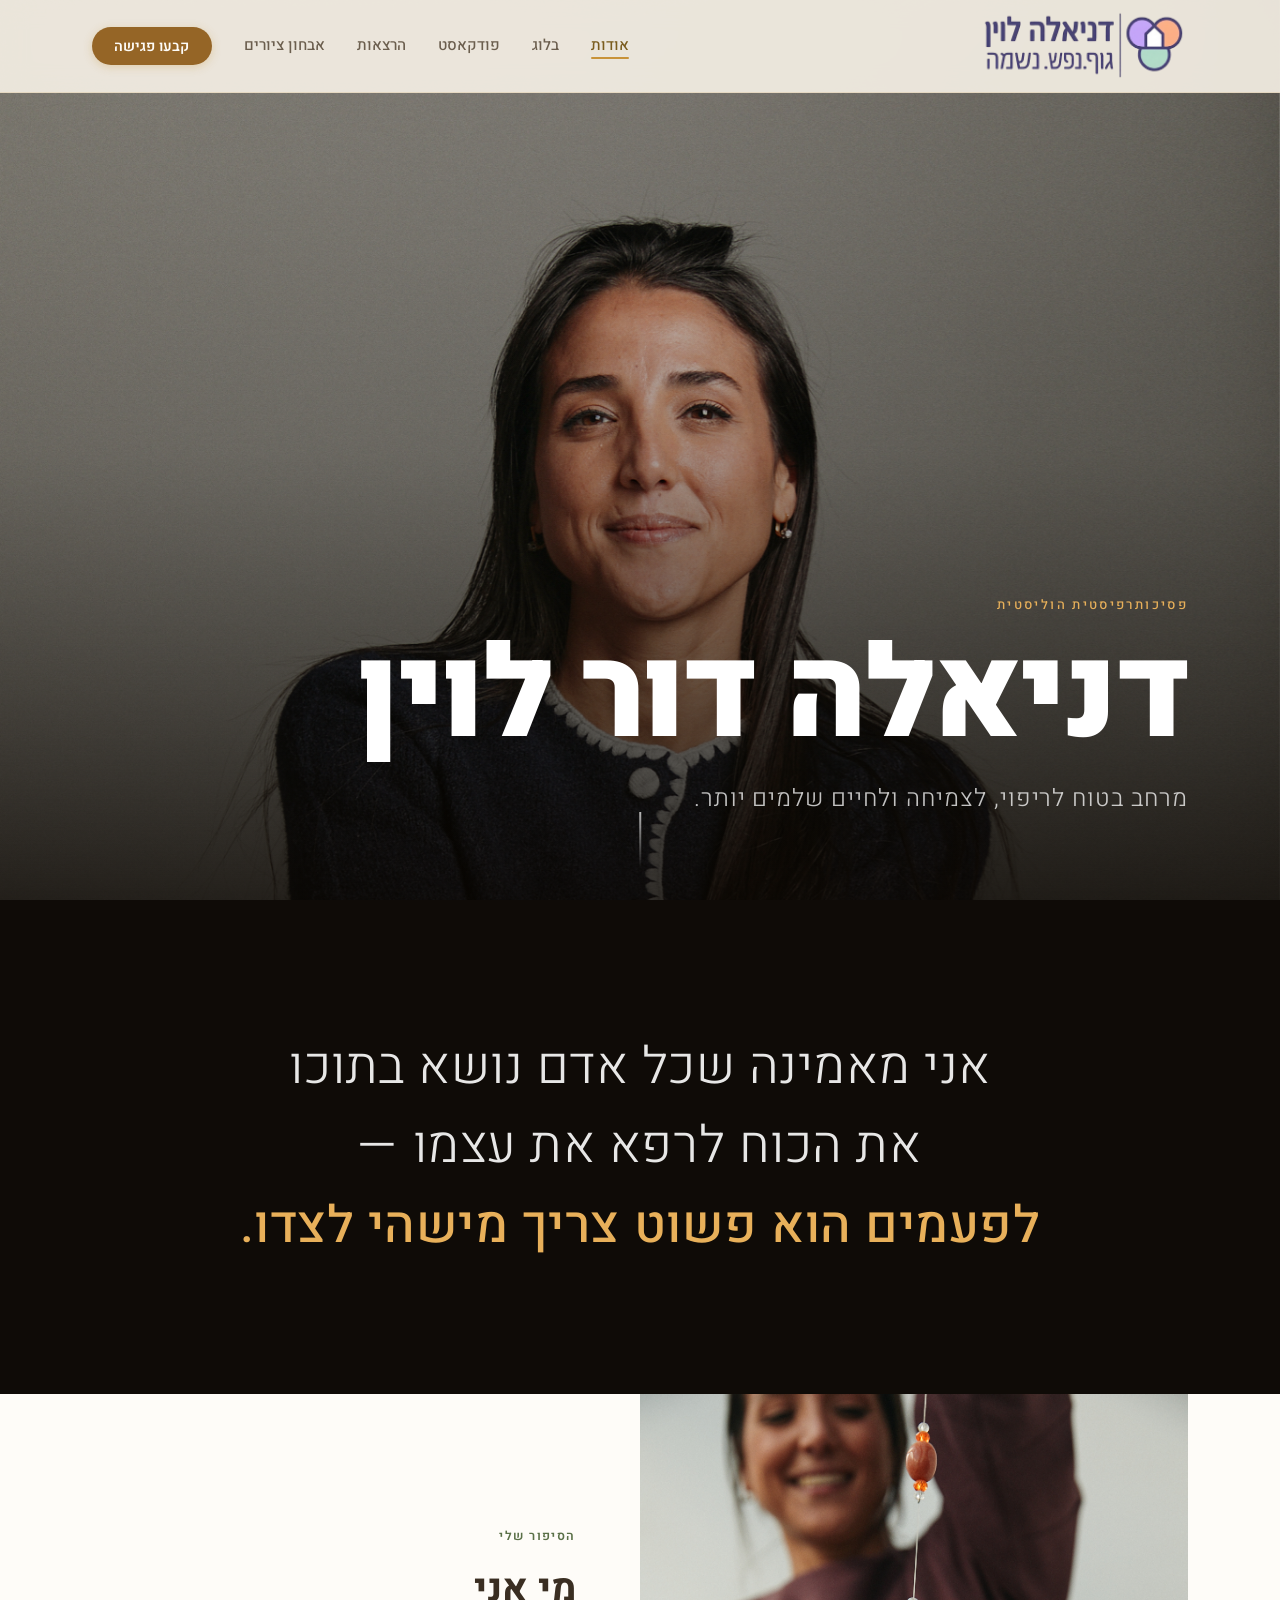
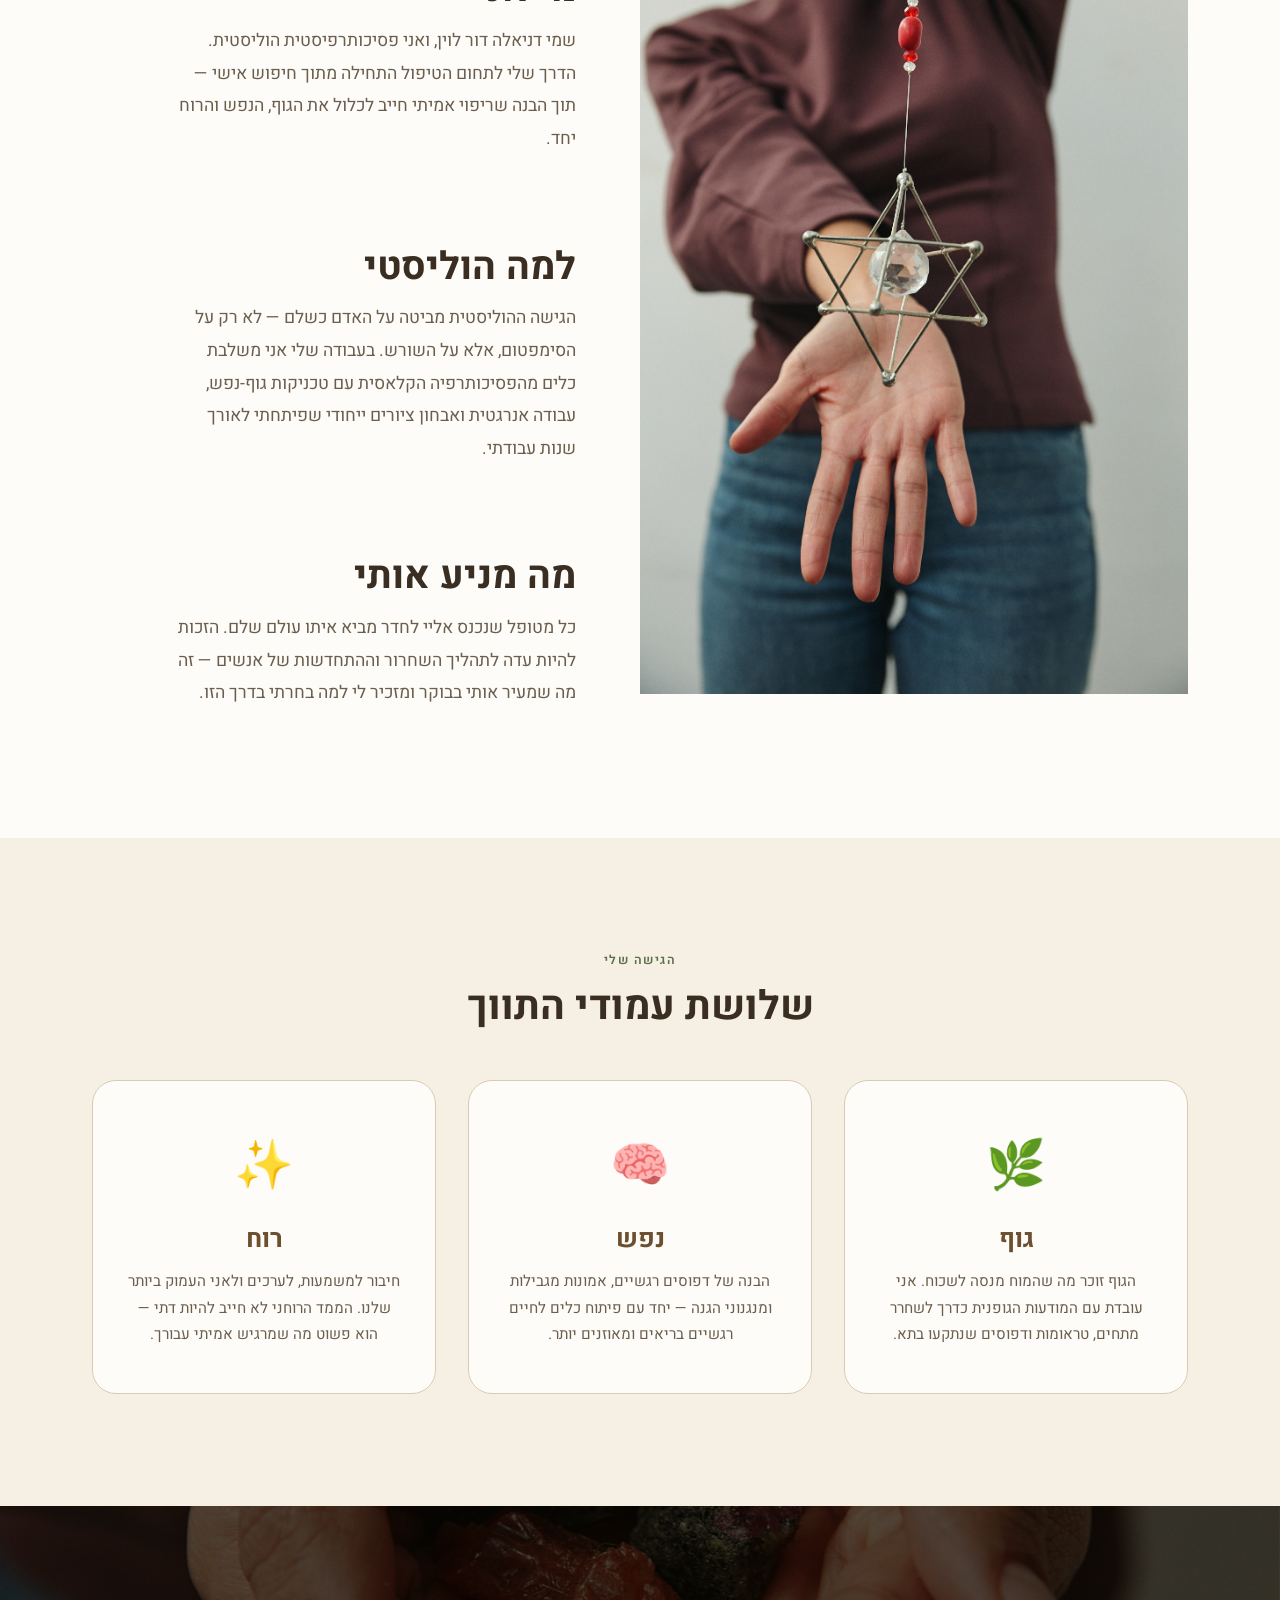
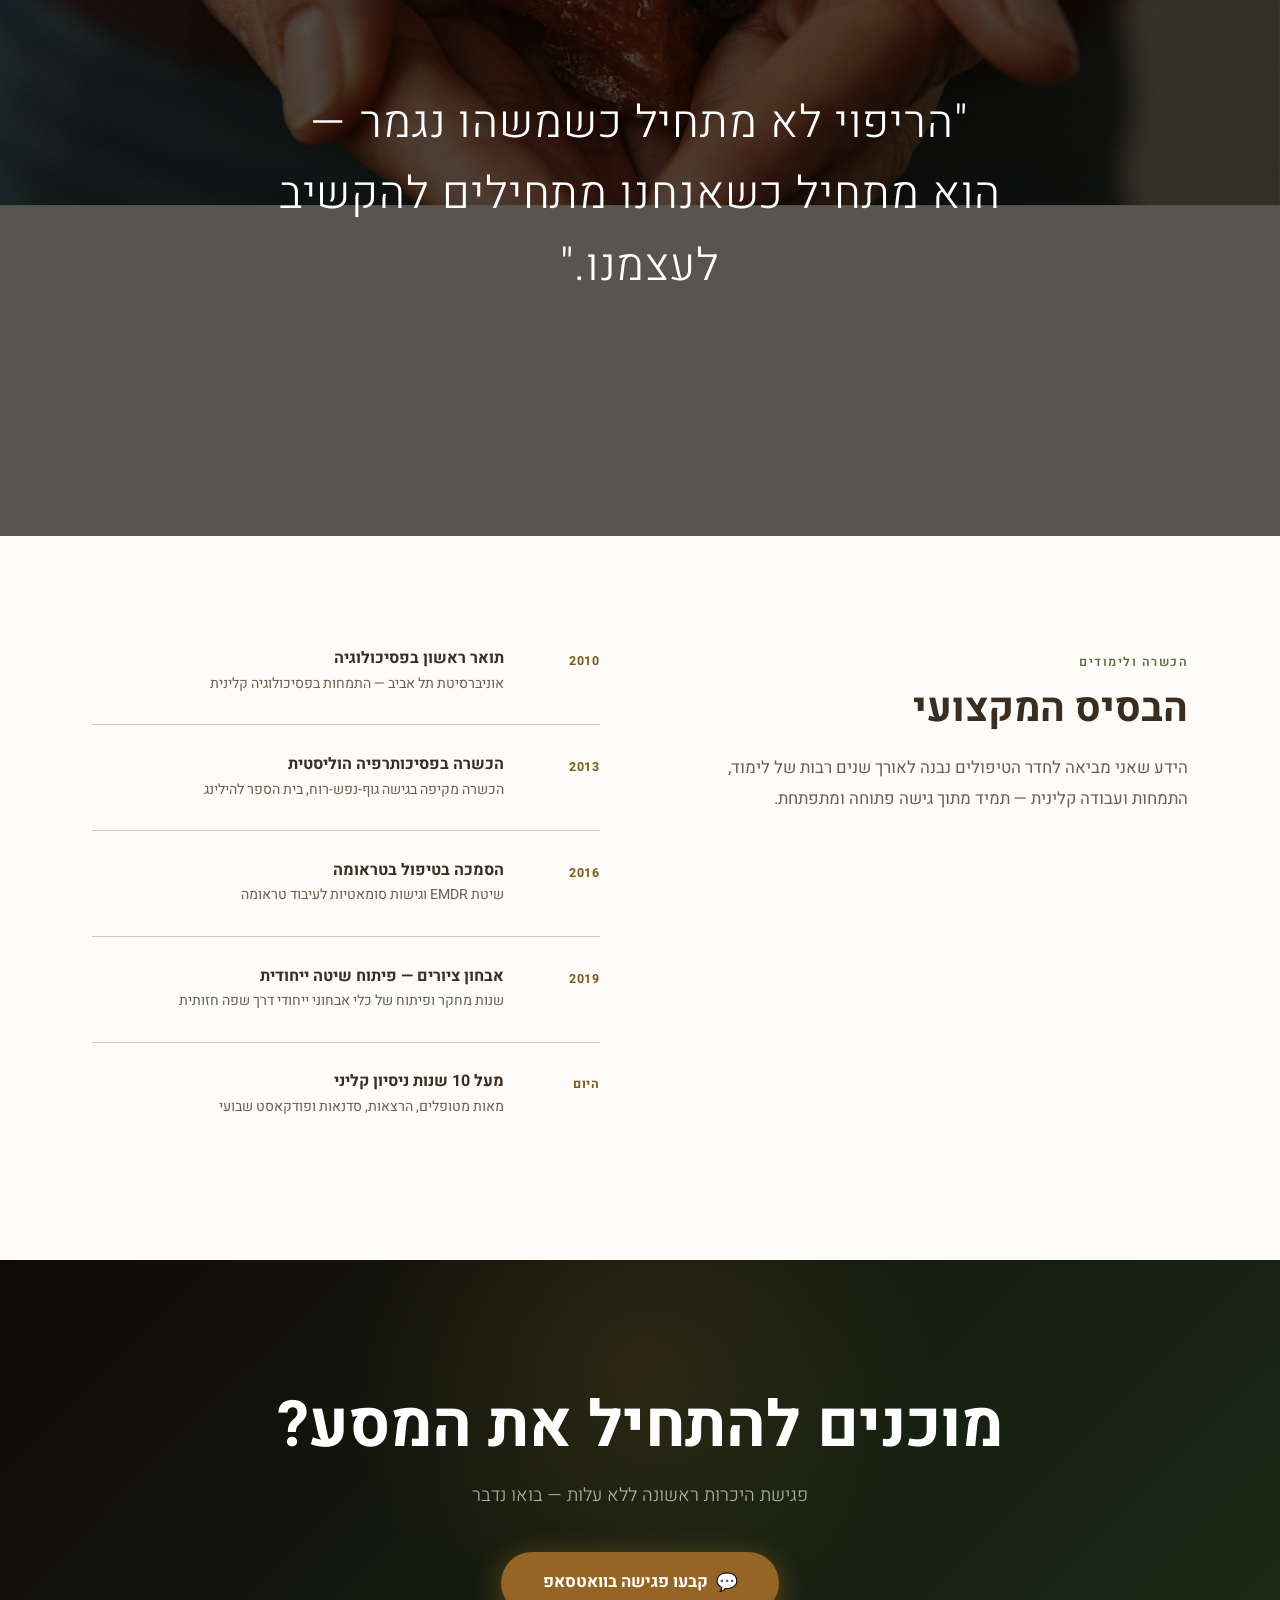
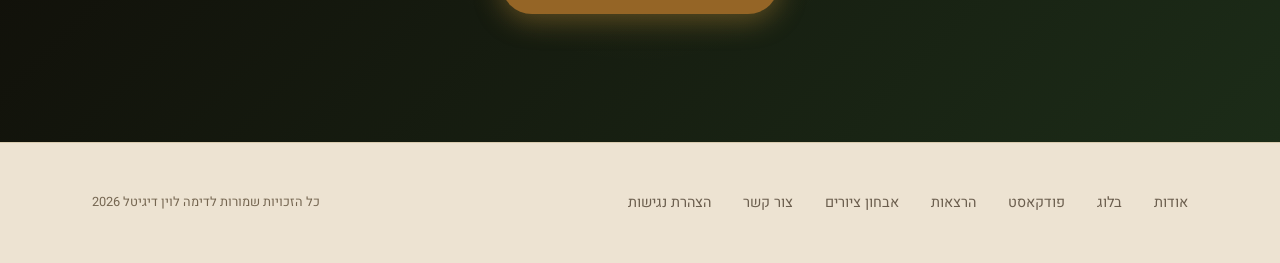
==== about.html @ fd9f22da "Add files via upload" ====
<!DOCTYPE html>
<html lang="he" dir="rtl">
<head>
  <script src="https://cdn.cookiehub.eu/c2/c6bd2901.js"></script>
  <script type="text/javascript">
    document.addEventListener("DOMContentLoaded", function(event) {
      var cpm = {};
      window.cookiehub.load(cpm);
    });
  </script>
  <!-- Google tag (gtag.js) -->
  <script async src="https://www.googletagmanager.com/gtag/js?id=G-4C2H4B2KD1"></script>
  <script>
    window.dataLayer = window.dataLayer || [];
    function gtag(){dataLayer.push(arguments);}
    gtag('js', new Date());
    gtag('config', 'G-4C2H4B2KD1');
  </script>
  <meta charset="UTF-8" />
  <meta name="viewport" content="width=device-width, initial-scale=1.0" />
  <link rel="icon" type="image/x-icon" href="favicon.ico" />
  <link rel="icon" type="image/png" sizes="32x32" href="favicon-32x32.png" />
  <link rel="icon" type="image/png" sizes="16x16" href="favicon-16x16.png" />
  <link rel="apple-touch-icon" sizes="180x180" href="apple-touch-icon.png" />
  <link rel="manifest" href="site.webmanifest" />
  <title>אודות | דניאלה דור לוין פסיכותרפיסטית הוליסטית</title>
  <link href="https://fonts.googleapis.com/css2?family=Heebo:wght@200;300;400;500;700;900&display=swap" rel="stylesheet" />
  <link rel="stylesheet" href="style.css" />
  <link rel="stylesheet" href="about.css" />
</head>
<body>

  <a href="#main-content" class="skip-to-content">דלג לתוכן הראשי</a>

  <!-- ===== HEADER / NAV ===== -->
  <header class="main-header" id="header">
    <div class="header-inner container">
      <a href="index.html" class="logo-link" aria-label="עמוד הבית — דניאלה דור לוין">
        <img src="images/daniella-dor-holistic-psychotherapist-logo.png" alt="דניאלה דור לוין — פסיכותרפיסטית הוליסטית" class="site-logo" />
      </a>
      <nav class="main-nav" aria-label="ניווט ראשי">
        <ul>
          <li><a href="about.html" class="nav-link active-nav" aria-current="page">אודות</a></li>
          <li><a href="blog.html" class="nav-link">בלוג</a></li>
          <li><a href="podcast.html" class="nav-link">פודקאסט</a></li>
          <li><a href="lectures.html" class="nav-link">הרצאות</a></li>
          <li><a href="drawing-diagnosis.html" class="nav-link">אבחון ציורים</a></li>
          <li><a href="https://wa.me/972526996689?text=%D7%94%D7%99%D7%99%20%D7%93%D7%A0%D7%99%D7%90%D7%9C%D7%94%2C%20%D7%90%D7%A9%D7%9E%D7%97%20%D7%9C%D7%A7%D7%91%D7%95%D7%A2%20%D7%A9%D7%99%D7%97%D7%94%20%D7%9C%D7%AA%D7%99%D7%90%D7%95%D7%9D%20%D7%9E%D7%95%D7%A2%D7%93%20%D7%A4%D7%92%D7%99%D7%A9%D7%94%20%D7%95%D7%94%D7%99%D7%9B%D7%A8%D7%95%D7%AA." target="_blank" rel="noopener" class="btn-cta">קבעו פגישה</a></li>
        </ul>
      </nav>
      <button class="hamburger" id="hamburger"
              aria-label="פתיחת תפריט ניווט"
              aria-expanded="false"
              aria-controls="mobileMenu">
        <span aria-hidden="true"></span>
        <span aria-hidden="true"></span>
        <span aria-hidden="true"></span>
      </button>
    </div>
    <nav class="mobile-menu" id="mobileMenu" aria-label="ניווט נייד" hidden>
      <ul>
        <li><a href="about.html" aria-current="page">אודות</a></li>
        <li><a href="blog.html">בלוג</a></li>
        <li><a href="podcast.html">פודקאסט</a></li>
        <li><a href="lectures.html">הרצאות</a></li>
        <li><a href="drawing-diagnosis.html">אבחון ציורים</a></li>
        <li><a href="https://wa.me/972526996689?text=%D7%94%D7%99%D7%99%20%D7%93%D7%A0%D7%99%D7%90%D7%9C%D7%94%2C%20%D7%90%D7%A9%D7%9E%D7%97%20%D7%9C%D7%A7%D7%91%D7%95%D7%A2%20%D7%A9%D7%99%D7%97%D7%94%20%D7%9C%D7%AA%D7%99%D7%90%D7%95%D7%9D%20%D7%9E%D7%95%D7%A2%D7%93%20%D7%A4%D7%92%D7%99%D7%A9%D7%94%20%D7%95%D7%94%D7%99%D7%9B%D7%A8%D7%95%D7%AA." target="_blank" rel="noopener" class="btn-cta-mobile">קבעו פגישה</a></li>
      </ul>
    </nav>
  </header>

  <main id="main-content">

    <!-- ===== HERO — full viewport portrait ===== -->
    <section class="about-hero" aria-label="כותרת עמוד אודות">
      <div class="about-hero-img-wrap" aria-hidden="true">
        <img src="images/daniella-levin-holistic-psychotherapist-header.JPG" alt="" class="about-hero-img" id="heroImg" />
        <div class="about-hero-overlay"></div>
      </div>
      <div class="about-hero-content">
        <p class="about-hero-tag reveal-line">פסיכותרפיסטית הוליסטית</p>
        <h1 class="about-hero-name reveal-line delay-1">דניאלה דור לוין</h1>
        <p class="about-hero-sub reveal-line delay-2">מרחב בטוח לריפוי, לצמיחה ולחיים שלמים יותר.</p>
      </div>
      <div class="about-hero-scroll" aria-hidden="true">
        <span class="scroll-line"></span>
      </div>
    </section>

    <!-- ===== BIG STATEMENT ===== -->
    <section class="statement-section" aria-label="אמירה מרכזית">
      <div class="container">
        <p class="statement-text split-reveal">
          אני מאמינה שכל אדם נושא בתוכו<br class="br-desktop" />
          את הכוח לרפא את עצמו —<br class="br-desktop" />
          <em>לפעמים הוא פשוט צריך מישהי לצדו.</em>
        </p>
      </div>
    </section>

    <!-- ===== STORY — sticky image + scrolling text ===== -->
    <section class="story-section" aria-labelledby="story-heading">
      <div class="story-inner container">

        <div class="story-sticky-col" aria-hidden="true">
          <div class="story-sticky-img-wrap">
            <img src="images/daniella-dor-holistic-therapist-about.jpg" alt="" class="story-img" />
          </div>
        </div>

        <div class="story-text-col">
          <div class="story-block reveal-up">
            <span class="section-tag">הסיפור שלי</span>
            <h2 class="story-heading" id="story-heading">מי אני</h2>
            <p>
              שמי דניאלה דור לוין, ואני פסיכותרפיסטית הוליסטית. הדרך שלי לתחום הטיפול התחילה מתוך חיפוש
              אישי — תוך הבנה שריפוי אמיתי חייב לכלול את הגוף, הנפש והרוח יחד.
            </p>
          </div>

          <div class="story-block reveal-up">
            <h2 class="story-heading">למה הוליסטי</h2>
            <p>
              הגישה ההוליסטית מביטה על האדם כשלם — לא רק על הסימפטום, אלא על השורש.
              בעבודה שלי אני משלבת כלים מהפסיכותרפיה הקלאסית עם טכניקות גוף-נפש, עבודה
              אנרגטית ואבחון ציורים ייחודי שפיתחתי לאורך שנות עבודתי.
            </p>
          </div>

          <div class="story-block reveal-up">
            <h2 class="story-heading">מה מניע אותי</h2>
            <p>
              כל מטופל שנכנס אליי לחדר מביא איתו עולם שלם. הזכות להיות עדה לתהליך השחרור
              וההתחדשות של אנשים — זה מה שמעיר אותי בבוקר ומזכיר לי למה בחרתי בדרך הזו.
            </p>
          </div>
        </div>

      </div>
    </section>

    <!-- ===== PILLARS ===== -->
    <section class="pillars-section" aria-labelledby="pillars-heading">
      <div class="container">
        <span class="section-tag centered">הגישה שלי</span>
        <h2 class="section-title centered pillars-title" id="pillars-heading">שלושת עמודי התווך</h2>
        <div class="pillars-grid">
          <div class="pillar-card reveal-up">
            <div class="pillar-icon" aria-hidden="true">🌿</div>
            <h3>גוף</h3>
            <p>הגוף זוכר מה שהמוח מנסה לשכוח. אני עובדת עם המודעות הגופנית כדרך לשחרר
            מתחים, טראומות ודפוסים שנתקעו בתא.</p>
          </div>
          <div class="pillar-card reveal-up delay-1">
            <div class="pillar-icon" aria-hidden="true">🧠</div>
            <h3>נפש</h3>
            <p>הבנה של דפוסים רגשיים, אמונות מגבילות ומנגנוני הגנה — יחד עם פיתוח כלים
            לחיים רגשיים בריאים ומאוזנים יותר.</p>
          </div>
          <div class="pillar-card reveal-up delay-2">
            <div class="pillar-icon" aria-hidden="true">✨</div>
            <h3>רוח</h3>
            <p>חיבור למשמעות, לערכים ולאני העמוק ביותר שלנו. הממד הרוחני לא חייב להיות
            דתי — הוא פשוט מה שמרגיש אמיתי עבורך.</p>
          </div>
        </div>
      </div>
    </section>

    <!-- ===== FULL-BLEED IMAGE WITH QUOTE ===== -->
    <section class="quote-section" aria-labelledby="big-quote">
      <div class="quote-bg-img-wrap" aria-hidden="true">
        <img src="images/daniella-levin-holistic-psychotherapist-footer.JPG" alt="" class="quote-bg-img" id="quoteImg" />
        <div class="quote-bg-overlay"></div>
      </div>
      <div class="container quote-content">
        <blockquote class="big-quote reveal-up" id="big-quote">
          "הריפוי לא מתחיל כשמשהו נגמר —<br />
          הוא מתחיל כשאנחנו מתחילים להקשיב לעצמנו."
        </blockquote>
        <cite class="big-quote-cite reveal-up delay-1">— דניאלה דור לוין</cite>
      </div>
    </section>

    <!-- ===== TRAINING / CREDENTIALS ===== -->
    <section class="credentials-section" aria-labelledby="credentials-heading">
      <div class="container credentials-inner">

        <div class="credentials-text reveal-up">
          <span class="section-tag">הכשרה ולימודים</span>
          <h2 class="section-title" id="credentials-heading">הבסיס המקצועי</h2>
          <p class="credentials-intro">
            הידע שאני מביאה לחדר הטיפולים נבנה לאורך שנים רבות של לימוד,
            התמחות ועבודה קלינית — תמיד מתוך גישה פתוחה ומתפתחת.
          </p>
        </div>

        <div class="timeline reveal-up delay-1" role="list" aria-label="ציר זמן השכלה">
          <div class="timeline-item" role="listitem">
            <span class="timeline-year">2010</span>
            <div class="timeline-body">
              <h3>תואר ראשון בפסיכולוגיה</h3>
              <p>אוניברסיטת תל אביב — התמחות בפסיכולוגיה קלינית</p>
            </div>
          </div>
          <div class="timeline-item" role="listitem">
            <span class="timeline-year">2013</span>
            <div class="timeline-body">
              <h3>הכשרה בפסיכותרפיה הוליסטית</h3>
              <p>הכשרה מקיפה בגישה גוף-נפש-רוח, בית הספר להילינג</p>
            </div>
          </div>
          <div class="timeline-item" role="listitem">
            <span class="timeline-year">2016</span>
            <div class="timeline-body">
              <h3>הסמכה בטיפול בטראומה</h3>
              <p>שיטת EMDR וגישות סומאטיות לעיבוד טראומה</p>
            </div>
          </div>
          <div class="timeline-item" role="listitem">
            <span class="timeline-year">2019</span>
            <div class="timeline-body">
              <h3>אבחון ציורים — פיתוח שיטה ייחודית</h3>
              <p>שנות מחקר ופיתוח של כלי אבחוני ייחודי דרך שפה חזותית</p>
            </div>
          </div>
          <div class="timeline-item" role="listitem">
            <span class="timeline-year">היום</span>
            <div class="timeline-body">
              <h3>מעל 10 שנות ניסיון קליני</h3>
              <p>מאות מטופלים, הרצאות, סדנאות ופודקאסט שבועי</p>
            </div>
          </div>
        </div>

      </div>
    </section>

    <!-- ===== CTA ===== -->
    <section class="about-cta" aria-labelledby="about-cta-heading">
      <div class="container about-cta-inner">
        <h2 class="about-cta-title reveal-up" id="about-cta-heading">מוכנים להתחיל את המסע?</h2>
        <p class="about-cta-sub reveal-up delay-1">פגישת היכרות ראשונה ללא עלות — בואו נדבר</p>
        <a href="https://wa.me/972526996689?text=%D7%94%D7%99%D7%99%20%D7%93%D7%A0%D7%99%D7%90%D7%9C%D7%94%2C%20%D7%90%D7%A9%D7%9E%D7%97%20%D7%9C%D7%A7%D7%91%D7%95%D7%A2%20%D7%A9%D7%99%D7%97%D7%94%20%D7%9C%D7%AA%D7%99%D7%90%D7%95%D7%9D%20%D7%9E%D7%95%D7%A2%D7%93%20%D7%A4%D7%92%D7%99%D7%A9%D7%94%20%D7%95%D7%94%D7%99%D7%9B%D7%A8%D7%95%D7%AA."
           target="_blank" rel="noopener" class="btn-about-cta reveal-up delay-2">
          קבעו פגישה בוואטסאפ
        </a>
      </div>
    </section>

  </main>

  <!-- ===== FOOTER ===== -->
  <footer class="footer">
    <div class="container footer-inner">
      <nav class="footer-nav" aria-label="ניווט תחתון">
        <a href="about.html" aria-current="page">אודות</a>
        <a href="blog.html">בלוג</a>
        <a href="podcast.html">פודקאסט</a>
        <a href="lectures.html">הרצאות</a>
        <a href="drawing-diagnosis.html">אבחון ציורים</a>
        <a href="https://wa.me/972526996689?text=%D7%94%D7%99%D7%99%20%D7%93%D7%A0%D7%99%D7%90%D7%9C%D7%94%2C%20%D7%90%D7%A9%D7%9E%D7%97%20%D7%9C%D7%A7%D7%91%D7%95%D7%A2%20%D7%A9%D7%99%D7%97%D7%94%20%D7%9C%D7%AA%D7%99%D7%90%D7%95%D7%9D%20%D7%9E%D7%95%D7%A2%D7%93%20%D7%A4%D7%92%D7%99%D7%A9%D7%94%20%D7%95%D7%94%D7%99%D7%9B%D7%A8%D7%95%D7%AA." target="_blank" rel="noopener">צור קשר</a>
        <a href="accessibility.html">הצהרת נגישות</a>
      </nav>
      <p class="footer-copy">כל הזכויות שמורות לדימה לוין דיגיטל 2026</p>
    </div>
  </footer>

  <script src="about.js"></script>
  <script src="analytics.js"></script>
</body>
</html>
---- style.css ----
/* ============================================================
   DANIELLA LEVIN — Holistic Therapist Website
   Palette: warm beige, amber yellow, plant green
   ============================================================ */

/* ── CSS Variables ── */
:root {
  --beige:             #F5EFE4;
  --beige-dark:        #EDE3D2;
  --beige-deeper:      #D9CBAF;
  --amber:             #C8933A;   /* decorative only — fails AA contrast */
  --amber-accessible:  #956526;   /* 4.91:1 on white — use for interactive elements */
  --amber-text:        #7A5C1E;   /* 6.07:1 on white — use for text links on light bg */
  --amber-light:       #E8B05A;
  --amber-pale:        #FBF0D9;
  --green:             #5A7047;
  --green-light:       #7A9462;
  --green-pale:        #EAF0E5;
  --brown:             #6B4F2E;
  --text:              #3A2E22;
  --text-soft:         #6B5E4E;
  --text-muted:        #756651;   /* was #9C8C78 — darkened to 4.86:1 on beige (AA) */
  --white:             #FEFCF8;
  --shadow-sm:    0 2px 12px rgba(90,60,20,0.08);
  --shadow-md:    0 6px 32px rgba(90,60,20,0.12);
  --shadow-lg:    0 16px 56px rgba(90,60,20,0.16);
  --radius:       14px;
  --radius-lg:    24px;
  --transition:   0.35s cubic-bezier(0.4, 0, 0.2, 1);
}

/* ============================================================
   ACCESSIBILITY — Skip link, Screen-reader utilities, Focus
   ============================================================ */

/* Skip to main content — hidden until focused */
.skip-to-content {
  position: absolute;
  top: -999px;
  right: 0;
  padding: 0.75rem 1.5rem;
  background: var(--amber-accessible);
  color: #fff;
  font-weight: 700;
  font-size: 1rem;
  z-index: 9999;
  border-radius: 0 0 var(--radius) var(--radius);
  transition: top 0.2s;
  text-decoration: none;
}
.skip-to-content:focus {
  top: 0;
  outline: 3px solid var(--text);
  outline-offset: 2px;
}

/* Screen-reader-only utility */
.sr-only {
  position: absolute;
  width: 1px;
  height: 1px;
  padding: 0;
  margin: -1px;
  overflow: hidden;
  clip: rect(0, 0, 0, 0);
  white-space: nowrap;
  border: 0;
}

/* Global visible focus ring — applies to keyboard navigation only */
:focus-visible {
  outline: 3px solid var(--amber-accessible);
  outline-offset: 3px;
  border-radius: 4px;
}

/* Remove focus ring for mouse users where browser supports it */
:focus:not(:focus-visible) {
  outline: none;
}

/* ── Reset ── */
*, *::before, *::after { box-sizing: border-box; margin: 0; padding: 0; }
html { scroll-behavior: smooth; }

body {
  font-family: 'Heebo', sans-serif;
  font-weight: 400;
  background: var(--white);
  color: var(--text);
  direction: rtl;
  text-align: right;
  font-size: 16px;
  line-height: 1.7;
  overflow-x: hidden;
}

.container {
  max-width: 1160px;
  margin: auto;
  padding: 0 2rem;
}

img { max-width: 100%; display: block; }
a { text-decoration: none; color: inherit; }

/* ── Typography ── */
h1, h2, h3, h4 {
  font-family: 'Heebo', sans-serif;
  line-height: 1.25;
  color: var(--text);
}

/* ============================================================
   HEADER
   ============================================================ */
.main-header {
  position: fixed;
  top: 0; right: 0; left: 0;
  z-index: 100;
  background: rgba(245, 239, 228, 0.92);
  backdrop-filter: blur(12px);
  -webkit-backdrop-filter: blur(12px);
  border-bottom: 1px solid rgba(200, 147, 58, 0.15);
  transition: box-shadow var(--transition);
}
.main-header.scrolled {
  box-shadow: var(--shadow-md);
}

.header-inner {
  display: flex;
  align-items: center;
  justify-content: space-between;
  height: 92px;
}

/* Logo */
.logo-link {
  display: flex;
  align-items: center;
  flex-shrink: 0;
}
.site-logo {
  display: block;
  height: 76px;
  max-height: 76px;
  width: auto;
  max-width: min(630px, calc(68vw * 1.5), 92vw);
  object-fit: contain;
}
/* Nav */
.main-nav ul {
  list-style: none;
  display: flex;
  align-items: center;
  gap: 2rem;
}

.nav-link {
  font-size: 0.95rem;
  font-weight: 500;
  color: var(--text-soft);
  position: relative;
  padding-bottom: 3px;
  transition: color var(--transition);
}
.nav-link::after {
  content: '';
  position: absolute;
  bottom: 0; right: 0;
  width: 0; height: 2px;
  background: var(--amber);
  border-radius: 2px;
  transition: width var(--transition);
}
.nav-link:hover { color: var(--text); }
.nav-link:hover::after { width: 100%; }

.btn-cta {
  background: var(--amber-accessible);
  color: var(--white) !important;
  font-size: 0.9rem;
  font-weight: 600;
  padding: 0.55rem 1.4rem;
  border-radius: 50px;
  transition: background var(--transition), transform var(--transition), box-shadow var(--transition);
  box-shadow: 0 2px 10px rgba(200,147,58,0.3);
}
.btn-cta:hover {
  background: var(--green);
  transform: translateY(-2px);
  box-shadow: 0 6px 20px rgba(90,112,71,0.35);
}

/* Hamburger */
.hamburger {
  display: none;
  flex-direction: column;
  gap: 5px;
  background: none;
  border: none;
  cursor: pointer;
  padding: 4px;
}
.hamburger span {
  display: block;
  width: 24px; height: 2px;
  background: var(--text);
  border-radius: 2px;
  transition: var(--transition);
}

/* Mobile menu */
.mobile-menu {
  display: none;
  background: var(--beige);
  padding: 1.5rem 2rem;
  border-top: 1px solid var(--beige-deeper);
}
.mobile-menu.open { display: block; }
.mobile-menu ul {
  list-style: none;
  display: flex;
  flex-direction: column;
  gap: 1.2rem;
}
.mobile-menu a {
  font-size: 1.1rem;
  font-weight: 500;
  color: var(--text-soft);
}
.mobile-menu a:hover { color: var(--amber-accessible); }
.btn-cta-mobile {
  display: inline-block;
  background: var(--amber-accessible);
  color: var(--white) !important;
  padding: 0.6rem 1.6rem;
  border-radius: 50px;
  font-weight: 600;
  margin-top: 0.5rem;
}

/* ============================================================
   HERO
   ============================================================ */
.hero {
  position: relative;
  height: 100vh;
  min-height: 620px;
  display: flex;
  align-items: center;
  overflow: hidden;
}

.hero-image-wrap {
  position: absolute;
  inset: 0;
  z-index: 0;
}
.hero-img {
  width: 100%; height: 100%;
  object-fit: cover;
  object-position: center;
  transform: scale(1.04);
  animation: heroZoom 12s ease forwards;
}
@keyframes heroZoom {
  from { transform: scale(1.04); }
  to   { transform: scale(1); }
}

.hero-overlay {
  position: absolute;
  inset: 0;
  background: linear-gradient(
    to left,
    rgba(42, 30, 10, 0.72) 0%,
    rgba(42, 30, 10, 0.45) 50%,
    rgba(42, 30, 10, 0.15) 100%
  );
}

.hero-content {
  position: relative;
  z-index: 2;
  max-width: 620px;
  padding-top: 92px; /* header height */
}

.hero-tag {
  display: inline-block;
  background: rgba(200, 147, 58, 0.25);
  border: 1px solid rgba(200, 147, 58, 0.5);
  color: var(--amber-light);
  font-size: 0.8rem;
  font-weight: 500;
  letter-spacing: 0.1em;
  padding: 0.3rem 1rem;
  border-radius: 50px;
  margin-bottom: 1.2rem;
}

.hero-title {
  font-size: clamp(2.8rem, 6vw, 5rem);
  font-weight: 700;
  color: var(--white);
  line-height: 1.1;
  margin-bottom: 0.4rem;
}
.hero-subtitle {
  font-size: clamp(1rem, 2.5vw, 1.5rem);
  font-weight: 300;
  color: rgba(255,255,255,0.85);
  margin-bottom: 1.4rem;
  letter-spacing: 0.03em;
}
.hero-desc {
  font-size: 1.05rem;
  color: rgba(255,255,255,0.78);
  line-height: 1.8;
  margin-bottom: 2rem;
}

.hero-actions {
  display: flex;
  gap: 1rem;
  flex-wrap: wrap;
}

.btn-hero {
  background: var(--amber-accessible);
  color: var(--white);
  font-size: 1rem;
  font-weight: 600;
  padding: 0.8rem 2rem;
  border-radius: 50px;
  transition: background var(--transition), transform var(--transition), box-shadow var(--transition);
  box-shadow: 0 4px 20px rgba(200,147,58,0.45);
}
.btn-hero:hover {
  background: var(--green);
  transform: translateY(-3px);
  box-shadow: 0 8px 28px rgba(200,147,58,0.5);
}

.btn-hero-ghost {
  background: transparent;
  color: var(--white);
  font-size: 1rem;
  font-weight: 500;
  padding: 0.8rem 2rem;
  border-radius: 50px;
  border: 1.5px solid rgba(255,255,255,0.55);
  transition: background var(--transition), border-color var(--transition), transform var(--transition);
}
.btn-hero-ghost:hover {
  background: rgba(255,255,255,0.12);
  border-color: rgba(255,255,255,0.9);
  transform: translateY(-3px);
}

/* Scroll hint */
.hero-scroll-hint {
  position: absolute;
  bottom: 2.5rem;
  left: 50%;
  transform: translateX(-50%);
  z-index: 2;
}
.scroll-line {
  display: block;
  width: 1.5px;
  height: 56px;
  background: linear-gradient(to bottom, rgba(255,255,255,0.7), transparent);
  margin: auto;
  animation: scrollPulse 2s ease-in-out infinite;
}
@keyframes scrollPulse {
  0%, 100% { opacity: 0.7; transform: scaleY(1); }
  50%       { opacity: 0.3; transform: scaleY(0.6); }
}

/* ── Animate utilities ── */
.animate-up {
  opacity: 0;
  transform: translateY(28px);
  animation: fadeUp 0.75s ease forwards;
}
.delay-1 { animation-delay: 0.2s; }
.delay-2 { animation-delay: 0.4s; }
.delay-3 { animation-delay: 0.55s; }
.delay-4 { animation-delay: 0.7s; }
.delay-5 { animation-delay: 0.9s; }

@keyframes fadeUp {
  to { opacity: 1; transform: translateY(0); }
}

/* ============================================================
   SECTION SHARED
   ============================================================ */
.section-tag {
  display: inline-block;
  font-size: 0.78rem;
  font-weight: 600;
  letter-spacing: 0.12em;
  text-transform: uppercase;
  color: var(--green);
  margin-bottom: 0.7rem;
}
.section-tag.centered { display: block; text-align: center; }

.section-title {
  font-size: clamp(1.8rem, 3.5vw, 2.5rem);
  font-weight: 700;
  color: var(--text);
  margin-bottom: 1.2rem;
}
.section-title.centered { text-align: center; }

/* ============================================================
   INTRO SECTION
   ============================================================ */
.intro-section {
  background: var(--amber-pale);
  padding: 6rem 0;
  position: relative;
  overflow: hidden;
}

.intro-grid {
  display: grid;
  grid-template-columns: 140px 1fr;
  gap: 3rem;
  align-items: center;
}

.intro-deco {
  position: relative;
  display: flex;
  align-items: center;
  justify-content: center;
}
.deco-circle {
  width: 110px; height: 110px;
  border-radius: 50%;
  background: linear-gradient(135deg, var(--amber-light), var(--beige-deeper));
  opacity: 0.7;
}
.deco-leaf {
  position: absolute;
  font-size: 3rem;
  top: 50%; left: 50%;
  transform: translate(-50%, -52%);
}

.intro-text p {
  font-size: 1.05rem;
  color: var(--text-soft);
  margin-bottom: 1.5rem;
  max-width: 600px;
}

.btn-text {
  font-size: 0.95rem;
  font-weight: 600;
  color: var(--amber-text);
  display: inline-flex;
  align-items: center;
  gap: 0.3rem;
  transition: gap var(--transition), color var(--transition);
}
.btn-text:hover {
  color: var(--green);
  gap: 0.6rem;
}

/* ============================================================
   SERVICES
   ============================================================ */
.services-section {
  padding: 6rem 0;
  background: var(--white);
}

.services-grid {
  display: grid;
  grid-template-columns: repeat(4, 1fr);
  gap: 1.5rem;
  margin-top: 2.5rem;
}

.service-card {
  background: var(--beige);
  border: 1px solid var(--beige-deeper);
  border-radius: var(--radius-lg);
  padding: 2rem 1.5rem;
  text-align: center;
  transition: transform var(--transition), box-shadow var(--transition), background var(--transition);
  cursor: default;
}
.service-card:hover {
  transform: translateY(-6px);
  box-shadow: var(--shadow-md);
  background: var(--amber-pale);
}

.service-icon {
  font-size: 2.2rem;
  margin-bottom: 0.9rem;
  line-height: 1;
}
.service-card h4 {
  font-family: 'Heebo', sans-serif;
  font-size: 1.1rem;
  font-weight: 700;
  color: var(--brown);
  margin-bottom: 0.6rem;
}
.service-card p {
  font-size: 0.9rem;
  color: var(--text-soft);
  line-height: 1.65;
}

/* ============================================================
   TESTIMONIALS
   ============================================================ */
.testimonials-section {
  background: var(--green-pale);
  padding: 6rem 0;
}

.carousel-wrap {
  max-width: 700px;
  margin: 2.5rem auto 0;
  text-align: center;
}

.carousel {
  position: relative;
  min-height: 180px;
}

.testimonial {
  display: none;
  padding: 1rem 2rem;
  animation: fadeIn 0.5s ease;
}
.testimonial.active { display: block; }

@keyframes fadeIn {
  from { opacity: 0; transform: translateY(10px); }
  to   { opacity: 1; transform: translateY(0); }
}

.quote-mark {
  font-family: Georgia, serif;
  font-size: 5rem;
  line-height: 0.6;
  color: var(--green-light);
  opacity: 0.4;
  margin-bottom: 0.5rem;
}

.testimonial p {
  font-family: 'Heebo', sans-serif;
  font-size: 1.2rem;
  color: var(--text);
  line-height: 1.75;
  margin-bottom: 1rem;
}

.t-name {
  font-size: 0.88rem;
  color: var(--brown); /* --green is 4.28:1 on green-pale; --brown is 6.58:1 — passes AA */
  font-weight: 600;
  letter-spacing: 0.05em;
}

.carousel-controls {
  display: flex;
  align-items: center;
  justify-content: center;
  gap: 1rem;
  margin-top: 1.8rem;
}

.carousel-btn {
  background: var(--white);
  border: 1.5px solid var(--beige-deeper);
  color: var(--text-soft);
  font-size: 1.4rem;
  width: 40px; height: 40px;
  border-radius: 50%;
  cursor: pointer;
  transition: background var(--transition), color var(--transition), border-color var(--transition);
  line-height: 1;
  display: flex; align-items: center; justify-content: center;
}
.carousel-btn:hover,
.carousel-btn:focus-visible {
  background: var(--amber-accessible);
  color: var(--white);
  border-color: var(--amber-accessible);
}

.carousel-dots {
  display: flex;
  gap: 7px;
}
.dot {
  width: 8px; height: 8px;
  border-radius: 50%;
  background: var(--beige-deeper);
  cursor: pointer;
  transition: background var(--transition), transform var(--transition);
}
/* carousel dots as buttons — reset default button styles */
.dot {
  appearance: none;
  border: none;
  cursor: pointer;
}
.dot.active {
  background: var(--amber-accessible);
  transform: scale(1.25);
}

/* ============================================================
   CTA BANNER
   ============================================================ */
.cta-banner {
  background: linear-gradient(135deg, var(--brown) 0%, var(--green) 100%);
  padding: 4.5rem 0;
}

.cta-inner {
  display: flex;
  align-items: center;
  justify-content: space-between;
  gap: 2rem;
  flex-wrap: wrap;
}

.cta-text h3 {
  font-family: 'Heebo', sans-serif;
  font-size: 2rem;
  color: var(--white);
  margin-bottom: 0.4rem;
}
.cta-text p {
  font-size: 1rem;
  color: rgba(255,255,255,0.75);
}

.btn-cta-large {
  background: var(--amber-accessible);
  color: var(--white);
  font-size: 1rem;
  font-weight: 700;
  padding: 0.9rem 2.4rem;
  border-radius: 50px;
  white-space: nowrap;
  transition: background var(--transition), transform var(--transition), box-shadow var(--transition);
  box-shadow: 0 4px 20px rgba(0,0,0,0.2);
}
.btn-cta-large:hover {
  background: var(--green-light);
  transform: translateY(-3px);
  box-shadow: 0 8px 28px rgba(0,0,0,0.25);
}

/* ============================================================
   FOOTER
   ============================================================ */
.footer {
  background: var(--beige-dark);
  padding: 3rem 0;
  border-top: 1px solid var(--beige-deeper);
}

.footer-inner {
  display: flex;
  align-items: center;
  justify-content: space-between;
  flex-wrap: wrap;
  gap: 1.5rem;
}

.footer-nav {
  display: flex;
  gap: 2rem;
  flex-wrap: wrap;
}
.footer-nav a {
  font-size: 0.9rem;
  color: var(--text-soft);
  transition: color var(--transition);
}
.footer-nav a:hover { color: var(--amber-accessible); }

.footer-copy {
  font-size: 0.8rem;
  color: var(--text-muted);
}

/* ============================================================
   RESPONSIVE
   ============================================================ */
@media (max-width: 900px) {
  .services-grid {
    grid-template-columns: repeat(2, 1fr);
  }
  .intro-grid {
    grid-template-columns: 1fr;
    gap: 1.5rem;
  }
  .intro-deco { display: none; }
}

@media (max-width: 768px) {
  .container { padding: 0 1.2rem; }

  .main-nav { display: none; }
  .hamburger { display: flex; }

  .site-logo { height: 66px; max-height: 66px; max-width: min(540px, calc(62vw * 1.5), 92vw); }

  .hero { min-height: 100svh; }
  .hero-content { padding-top: 92px; }
  .hero-desc br { display: none; }

  .intro-section,
  .services-section,
  .testimonials-section { padding: 4rem 0; }

  .services-grid {
    grid-template-columns: 1fr;
    max-width: 420px;
    margin: 2rem auto 0;
  }

  .carousel-wrap { padding: 0 0.5rem; }
  .testimonial { padding: 1rem 0.5rem; }
  .testimonial p { font-size: 1rem; }
  .carousel { min-height: 160px; }

  .cta-banner { padding: 3rem 0; }
  .cta-inner {
    flex-direction: column;
    text-align: center;
  }
  .cta-text h3 { font-size: 1.6rem; }

  .footer-inner {
    flex-direction: column;
    align-items: center;
    text-align: center;
  }
  .footer-nav { justify-content: center; }
}

/* ============================================================
   REDUCED MOTION — respect user OS preference (WCAG 2.2.2)
   ============================================================ */
@media (prefers-reduced-motion: reduce) {
  *, *::before, *::after {
    animation-duration: 0.01ms !important;
    animation-iteration-count: 1 !important;
    transition-duration: 0.01ms !important;
    scroll-behavior: auto !important;
  }
}

@media (max-width: 480px) {
  .container { padding: 0 1rem; }

  .header-inner { height: 78px; }
  .site-logo { height: 60px; max-height: 60px; max-width: min(450px, calc(76vw * 1.5), 92vw); }
  .hero-content { padding-top: 78px; }

  .hero-actions {
    flex-direction: column;
    align-items: stretch;
  }
  .btn-hero, .btn-hero-ghost {
    text-align: center;
    width: 100%;
  }

  .service-card { padding: 1.5rem 1.2rem; }

  .btn-cta-large { width: 100%; text-align: center; }
}
---- about.css ----
/* ============================================================
   ABOUT PAGE — about.css
   ============================================================ */

/* ── Active nav ── */
.active-nav { color: var(--amber-text) !important; } /* #7A5C1E: 4.93:1 on beige header — passes AA */
.active-nav::after { width: 100% !important; }

/* ── Shared reveal-up (used by JS observer) ── */
.reveal-up {
  opacity: 0;
  transform: translateY(40px);
  transition: opacity 0.8s cubic-bezier(0.16,1,0.3,1),
              transform 0.8s cubic-bezier(0.16,1,0.3,1);
}
.reveal-up.delay-1 { transition-delay: 0.12s; }
.reveal-up.delay-2 { transition-delay: 0.24s; }
.reveal-up.is-visible {
  opacity: 1;
  transform: translateY(0);
}

/* ── Hero line reveal ── */
.reveal-line {
  opacity: 0;
  transform: translateY(24px);
  transition: opacity 0.7s ease, transform 0.7s ease;
}
.reveal-line.delay-1 { transition-delay: 0.2s; }
.reveal-line.delay-2 { transition-delay: 0.4s; }
.reveal-line.is-visible { opacity: 1; transform: translateY(0); }

/* ============================================================
   ABOUT HERO
   ============================================================ */
.about-hero {
  position: relative;
  height: 100vh;
  min-height: 640px;
  display: flex;
  align-items: flex-end;
  overflow: hidden;
}

.about-hero-img-wrap {
  position: absolute;
  inset: 0;
  z-index: 0;
}

.about-hero-img {
  width: 100%;
  height: 100%;
  object-fit: cover;
  object-position: center top;
  will-change: transform;
}

.about-hero-overlay {
  position: absolute;
  inset: 0;
  background: linear-gradient(
    to top,
    rgba(10, 6, 2, 0.82) 0%,
    rgba(10, 6, 2, 0.3) 50%,
    rgba(10, 6, 2, 0.05) 100%
  );
}

.about-hero-content {
  position: relative;
  z-index: 2;
  width: 100%;
  padding: 0 2rem 5rem;
  max-width: 1160px;
  margin: 0 auto;
}

.about-hero-tag {
  display: inline-block;
  font-size: 0.82rem;
  font-weight: 500;
  letter-spacing: 0.18em;
  text-transform: uppercase;
  color: var(--amber-light);
  margin-bottom: 1rem;
}

.about-hero-name {
  font-size: clamp(4rem, 10vw, 9rem);
  font-weight: 900;
  color: #fff;
  line-height: 1;
  letter-spacing: -0.02em;
  margin-bottom: 1.2rem;
}

.about-hero-sub {
  font-size: clamp(1rem, 2.5vw, 1.5rem);
  font-weight: 300;
  color: rgba(255,255,255,0.75);
  letter-spacing: 0.04em;
}

.about-hero-scroll {
  position: absolute;
  bottom: 2rem;
  left: 50%;
  transform: translateX(-50%);
  z-index: 2;
}
.about-hero-scroll .scroll-line {
  display: block;
  width: 1.5px;
  height: 56px;
  background: linear-gradient(to bottom, rgba(255,255,255,0.7), transparent);
  margin: auto;
  animation: scrollPulse 2s ease-in-out infinite;
}
@keyframes scrollPulse {
  0%, 100% { opacity: 0.7; transform: scaleY(1); }
  50%       { opacity: 0.3; transform: scaleY(0.6); }
}

/* ============================================================
   BIG STATEMENT
   ============================================================ */
.statement-section {
  background: #0f0b07;
  padding: 8rem 2rem;
  text-align: center;
}

.statement-text {
  font-size: clamp(1.8rem, 4vw, 3.4rem);
  font-weight: 300;
  color: rgba(255,255,255,0.9);
  line-height: 1.55;
  max-width: 860px;
  margin: 0 auto;
  letter-spacing: 0.01em;
}
.statement-text em {
  font-style: normal;
  color: var(--amber-light);
  font-weight: 500;
}

/* Word-by-word reveal */
.statement-text .word {
  display: inline-block;
  opacity: 0;
  transform: translateY(14px);
  transition: opacity 0.5s ease, transform 0.5s ease;
}
.statement-text .word.visible {
  opacity: 1;
  transform: translateY(0);
}

.br-desktop { display: block; }

/* ============================================================
   STORY SECTION — sticky image
   ============================================================ */
.story-section {
  background: var(--white);
  padding: 0;
}

.story-inner {
  display: grid;
  grid-template-columns: 1fr 1fr;
  gap: 0;
  align-items: start;
}

/* Sticky column */
.story-sticky-col {
  position: sticky;
  top: 0;
  height: 100vh;
  overflow: hidden;
}

.story-sticky-img-wrap {
  width: 100%;
  height: 100%;
}

.story-img {
  width: 100%;
  height: 100%;
  object-fit: cover;
  object-position: center top;
  display: block;
}

/* Scrolling text column */
.story-text-col {
  padding: 8rem 4rem 8rem 5rem;
  display: flex;
  flex-direction: column;
  gap: 5rem;
}

.story-block p {
  font-size: 1.1rem;
  color: var(--text-soft);
  line-height: 1.85;
  margin-top: 0.8rem;
}

.story-heading {
  font-size: clamp(1.8rem, 3vw, 2.6rem);
  font-weight: 700;
  color: var(--text);
  line-height: 1.2;
  margin-top: 0.5rem;
}

/* ============================================================
   PILLARS
   ============================================================ */
.pillars-section {
  background: var(--beige);
  padding: 7rem 0;
}

.pillars-title { margin-bottom: 3rem; }

.pillars-grid {
  display: grid;
  grid-template-columns: repeat(3, 1fr);
  gap: 2rem;
}

.pillar-card {
  background: var(--white);
  border-radius: var(--radius-lg);
  padding: 2.8rem 2rem;
  text-align: center;
  border: 1px solid var(--beige-deeper);
  transition: transform var(--transition), box-shadow var(--transition);
  position: relative;
  overflow: hidden;
}
.pillar-card::before {
  content: '';
  position: absolute;
  inset: 0;
  background: linear-gradient(135deg, var(--amber-pale), transparent 60%);
  opacity: 0;
  transition: opacity var(--transition);
}
.pillar-card:hover {
  transform: translateY(-8px);
  box-shadow: var(--shadow-lg);
}
.pillar-card:hover::before { opacity: 1; }

.pillar-icon {
  font-size: 3rem;
  margin-bottom: 1rem;
  display: block;
  position: relative;
}
.pillar-card h3 {
  font-size: 1.6rem;
  font-weight: 700;
  color: var(--brown);
  margin-bottom: 0.8rem;
  position: relative;
}
.pillar-card p {
  font-size: 0.95rem;
  color: var(--text-soft);
  line-height: 1.75;
  position: relative;
}

/* ============================================================
   QUOTE SECTION — full-bleed image
   ============================================================ */
.quote-section {
  position: relative;
  min-height: 70vh;
  display: flex;
  align-items: center;
  overflow: hidden;
}

.quote-bg-img-wrap {
  position: absolute;
  inset: 0;
  z-index: 0;
}

.quote-bg-img {
  width: 100%;
  height: 100%;
  object-fit: cover;
  object-position: center;
  will-change: transform;
}

.quote-bg-overlay {
  position: absolute;
  inset: 0;
  background: rgba(10, 6, 2, 0.68);
}

.quote-content {
  position: relative;
  z-index: 2;
  text-align: center;
  padding: 6rem 2rem;
}

.big-quote {
  font-size: clamp(1.5rem, 3.5vw, 2.8rem);
  font-weight: 300;
  font-style: normal;
  color: #fff;
  line-height: 1.6;
  max-width: 820px;
  margin: 0 auto 1.5rem;
  letter-spacing: 0.02em;
  border: none;
}

.big-quote-cite {
  font-size: 1rem;
  color: var(--amber-light);
  font-weight: 500;
  letter-spacing: 0.1em;
  display: block;
}

/* ============================================================
   CREDENTIALS / TIMELINE
   ============================================================ */
.credentials-section {
  background: var(--white);
  padding: 7rem 0;
}

.credentials-inner {
  display: grid;
  grid-template-columns: 1fr 1fr;
  gap: 5rem;
  align-items: start;
}

.credentials-intro {
  font-size: 1.05rem;
  color: var(--text-soft);
  line-height: 1.8;
  margin-top: 1rem;
}

/* Timeline */
.timeline {
  display: flex;
  flex-direction: column;
  gap: 0;
}

.timeline-item {
  display: grid;
  grid-template-columns: 72px 1fr;
  gap: 1.5rem;
  padding: 1.8rem 0;
  border-bottom: 1px solid var(--beige-deeper);
  align-items: start;
}
.timeline-item:first-child { padding-top: 0; }
.timeline-item:last-child { border-bottom: none; }

.timeline-year {
  font-size: 0.78rem;
  font-weight: 700;
  color: var(--amber-text); /* #7A5C1E: 6.07:1 on white — passes AA */
  letter-spacing: 0.06em;
  padding-top: 3px;
}

.timeline-body h3 {
  font-size: 1rem;
  font-weight: 700;
  color: var(--text);
  margin-bottom: 0.3rem;
}
.timeline-body p {
  font-size: 0.88rem;
  color: var(--text-soft);
  line-height: 1.6;
}

/* ============================================================
   ABOUT CTA
   ============================================================ */
.about-cta {
  background: linear-gradient(135deg, #0f0b07 0%, #1c2c18 100%);
  padding: 8rem 2rem;
  text-align: center;
  overflow: hidden;
  position: relative;
}
.about-cta::before {
  content: '';
  position: absolute;
  top: -40%;
  left: 50%;
  transform: translateX(-50%);
  width: 600px;
  height: 600px;
  background: radial-gradient(circle, rgba(200,147,58,0.12) 0%, transparent 70%);
  pointer-events: none;
}

.about-cta-title {
  font-size: clamp(2rem, 5vw, 4rem);
  font-weight: 700;
  color: #fff;
  line-height: 1.2;
  margin-bottom: 1rem;
}

.about-cta-sub {
  font-size: 1.15rem;
  color: rgba(255,255,255,0.65);
  margin-bottom: 2.5rem;
  font-weight: 300;
}

.btn-about-cta {
  display: inline-flex;
  align-items: center;
  gap: 0.5rem;
  background: var(--amber-accessible); /* 4.91:1 vs white text — passes AA */
  color: #fff;
  font-size: 1.05rem;
  font-weight: 700;
  padding: 1rem 2.6rem;
  border-radius: 50px;
  transition: background var(--transition), transform var(--transition), box-shadow var(--transition);
  box-shadow: 0 6px 28px rgba(200,147,58,0.4);
}
.btn-about-cta:hover {
  background: var(--green); /* --amber-light (#E8B05A) gives only 1.89:1 with white text */
  transform: translateY(-3px);
  box-shadow: 0 10px 36px rgba(90,112,71,0.5);
}
.btn-about-cta::before { content: '💬'; font-size: 1.1rem; }

/* ============================================================
   RESPONSIVE
   ============================================================ */
@media (max-width: 1024px) {
  .story-text-col { padding: 6rem 2.5rem 6rem 3rem; }
  .credentials-inner { gap: 3rem; }
}

@media (max-width: 768px) {
  .about-hero-name { font-size: clamp(3rem, 12vw, 5rem); }
  .about-hero-content { padding-bottom: 4rem; }

  .statement-section { padding: 5rem 1.5rem; }
  .br-desktop { display: none; }

  /* Stack story section */
  .story-inner {
    grid-template-columns: 1fr;
  }
  .story-sticky-col {
    position: relative;
    height: 60vw;
    min-height: 280px;
  }
  .story-text-col {
    padding: 3rem 1.5rem 4rem;
    gap: 3rem;
  }

  .pillars-grid { grid-template-columns: 1fr; max-width: 420px; margin: 0 auto; }

  .quote-section { min-height: 50vh; }
  .big-quote { font-size: clamp(1.3rem, 5vw, 2rem); }

  .credentials-inner {
    grid-template-columns: 1fr;
    gap: 2.5rem;
  }

  .about-cta { padding: 5rem 1.5rem; }
}

@media (max-width: 480px) {
  .about-hero-content { padding: 0 1rem 3rem; }
  .timeline-item { grid-template-columns: 56px 1fr; gap: 1rem; }
}
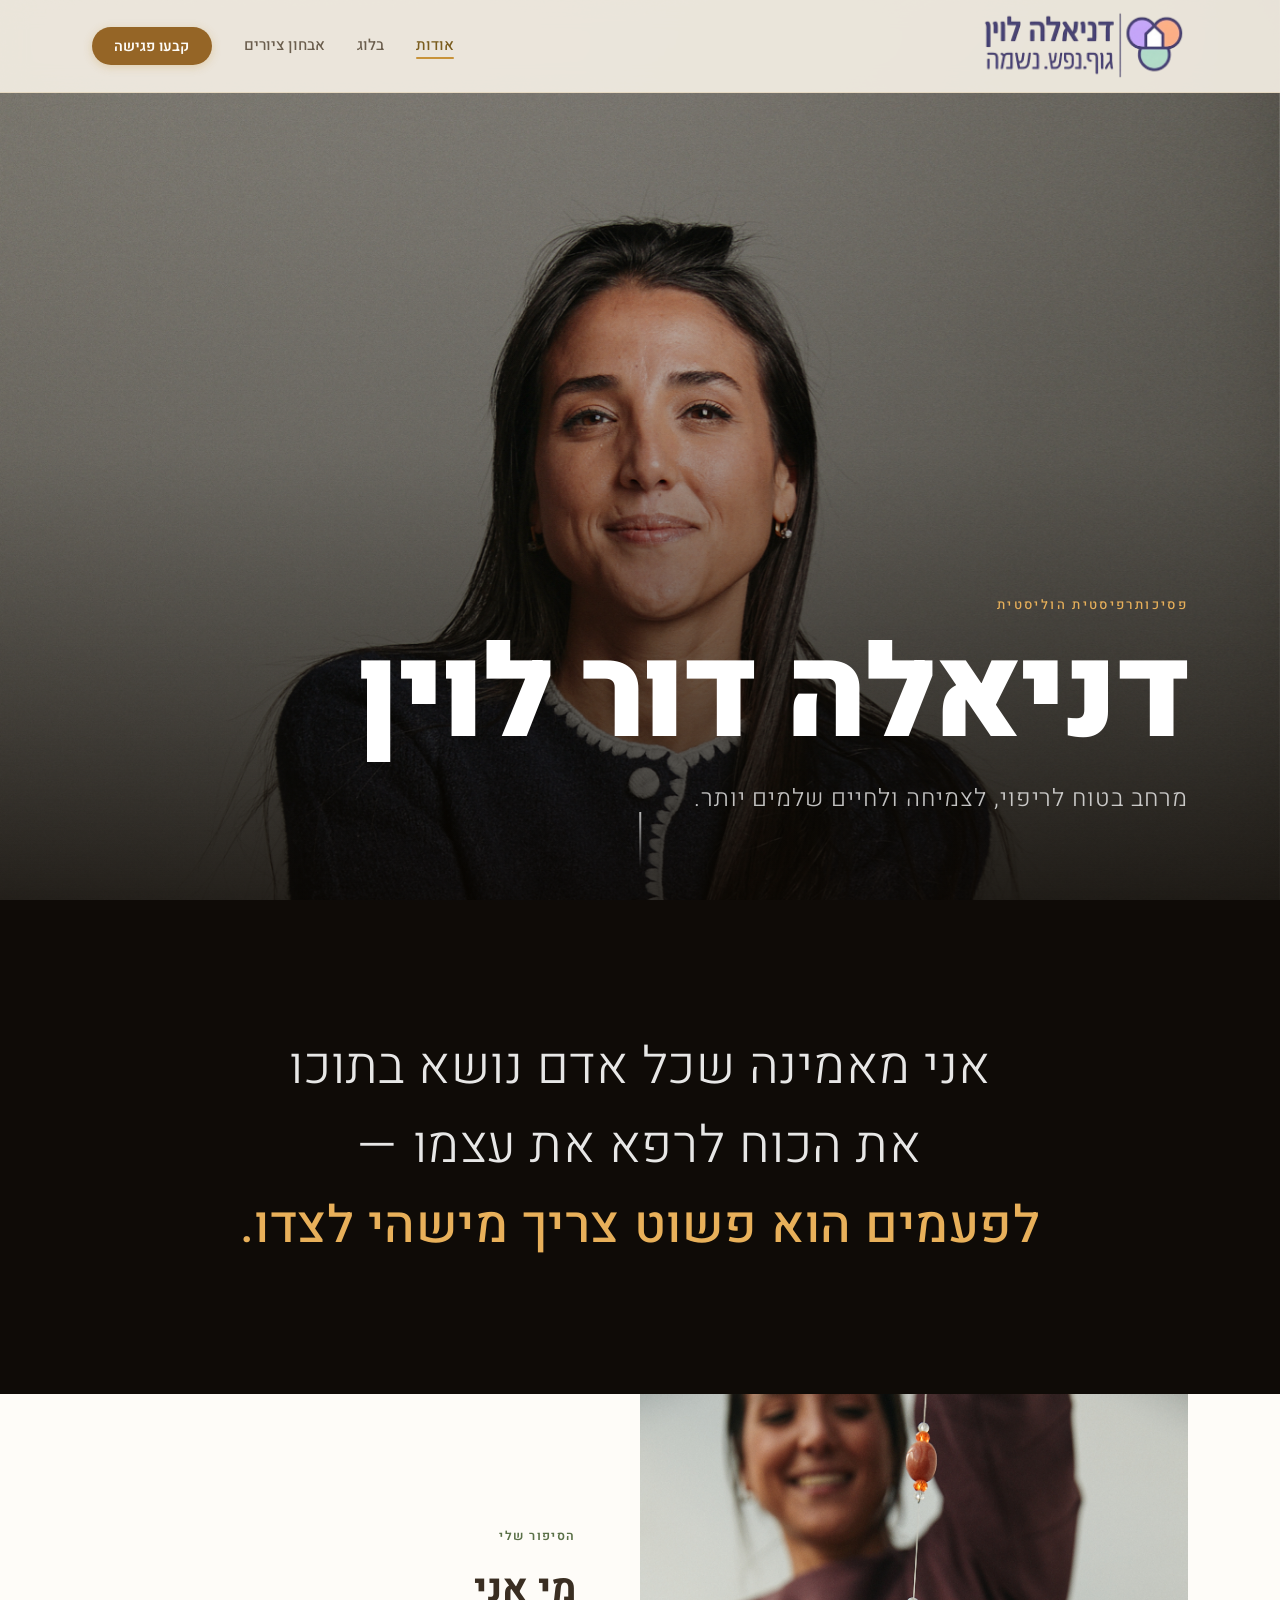
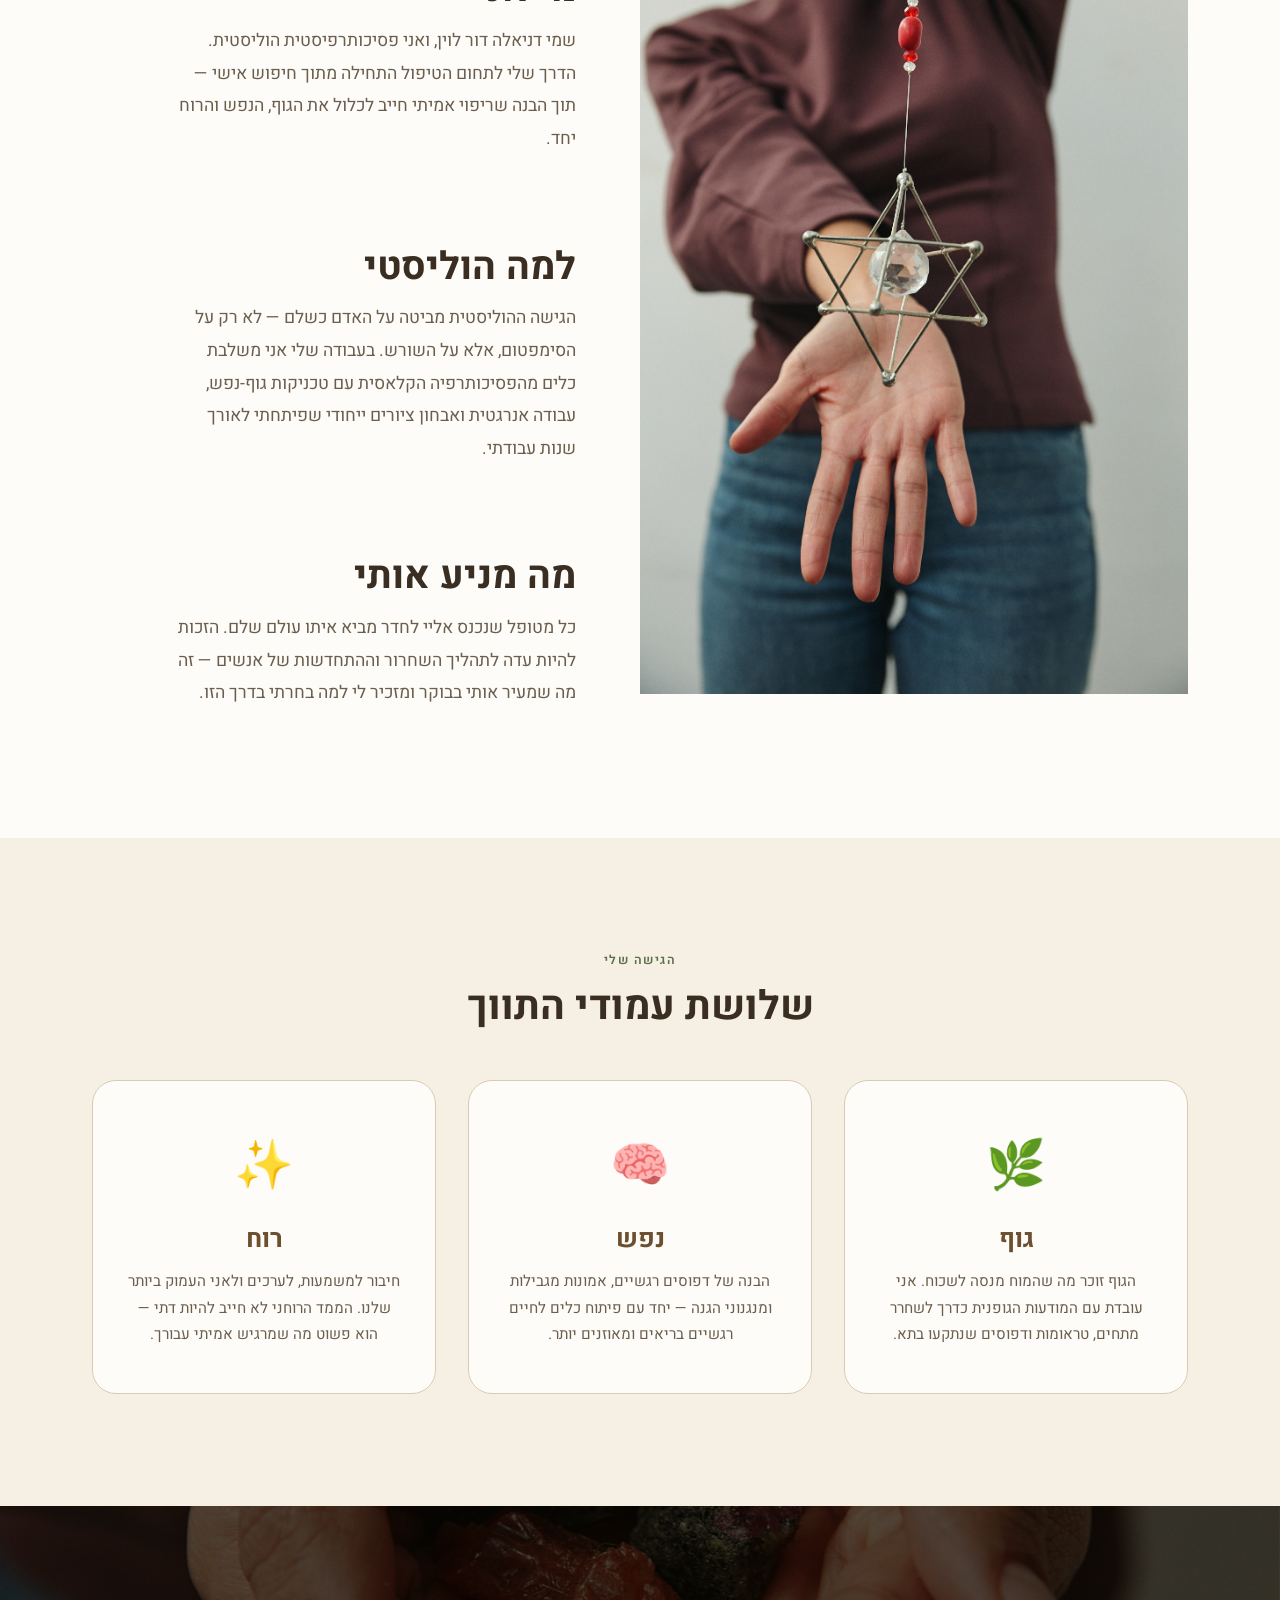
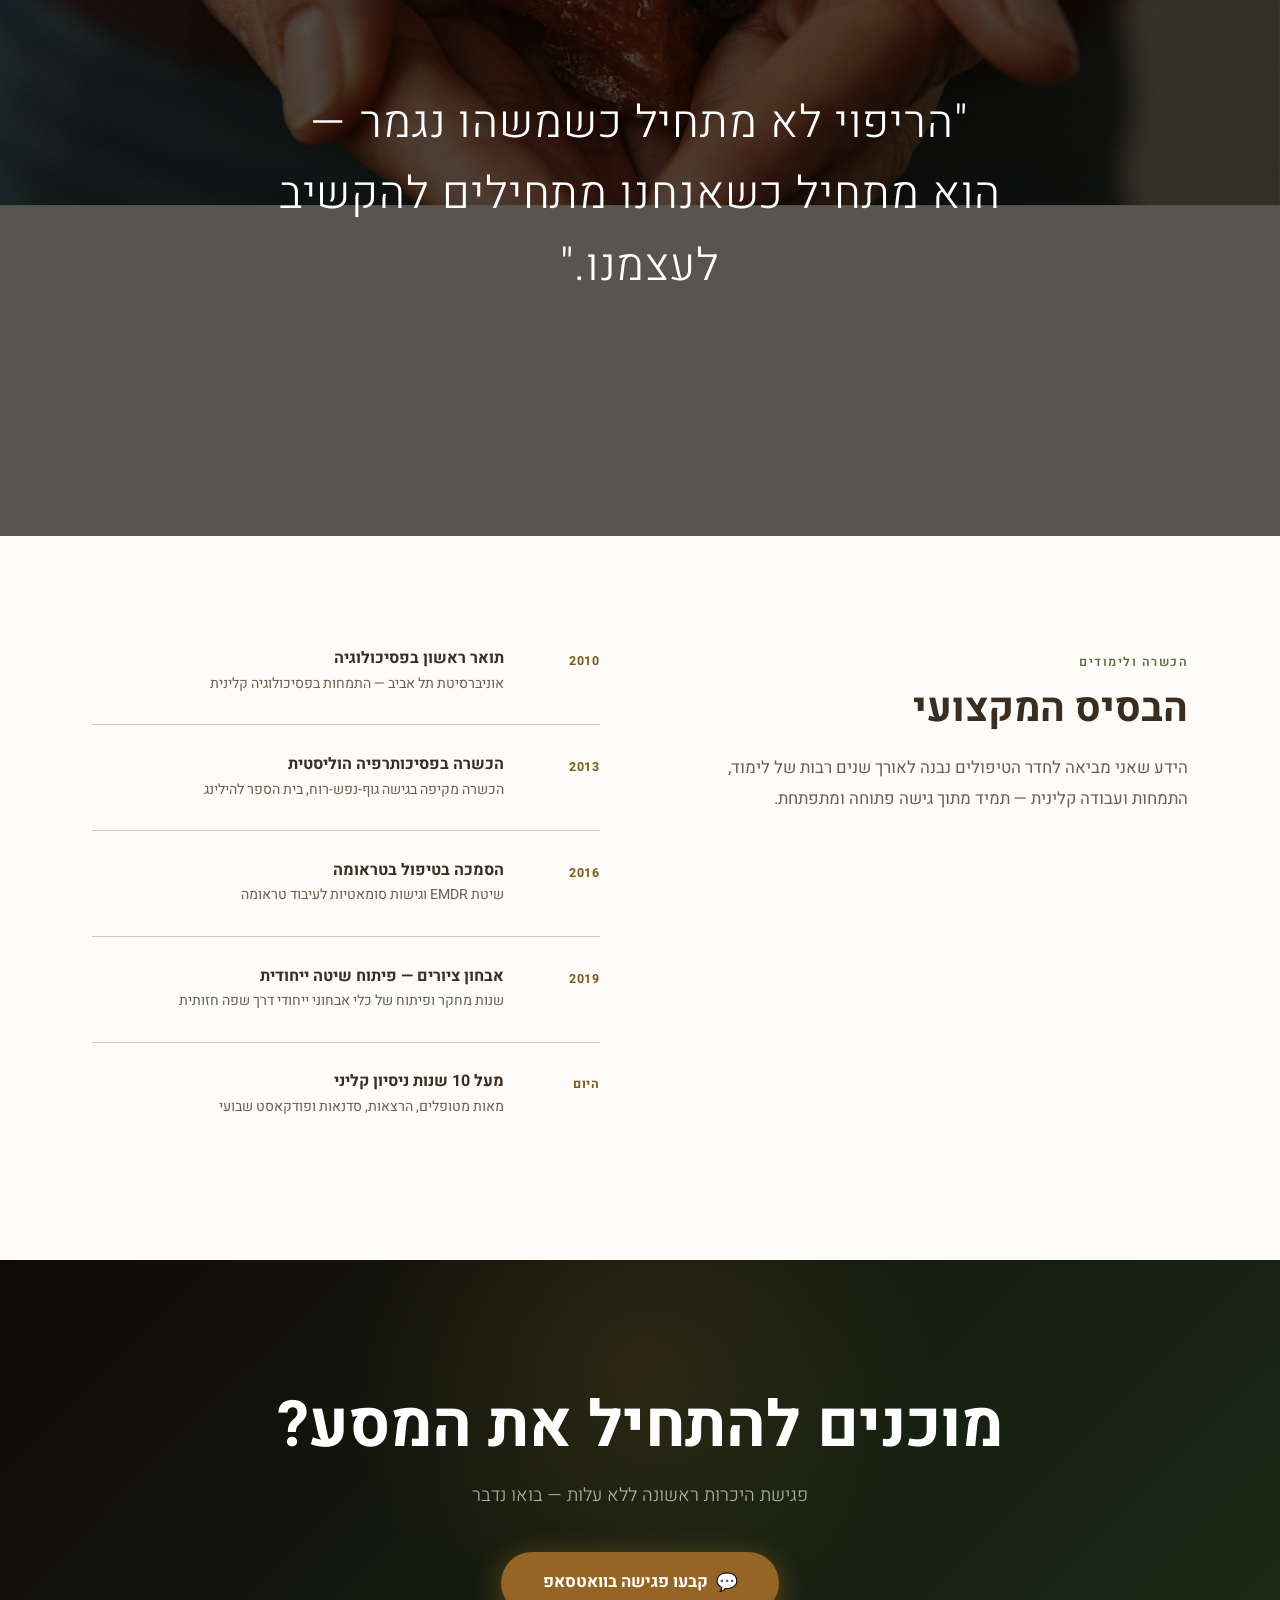
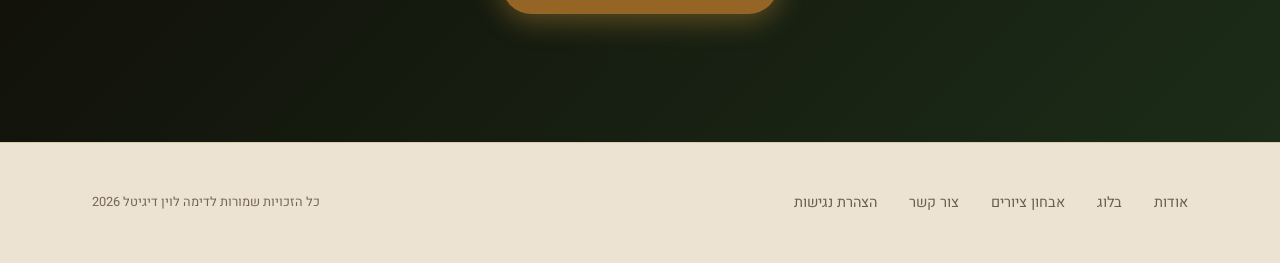
==== commit 98d69b8d: "Add files via upload" ====
--- a/about.html
+++ b/about.html
@@ -42,8 +42,6 @@
         <ul>
           <li><a href="about.html" class="nav-link active-nav" aria-current="page">אודות</a></li>
           <li><a href="blog.html" class="nav-link">בלוג</a></li>
-          <li><a href="podcast.html" class="nav-link">פודקאסט</a></li>
-          <li><a href="lectures.html" class="nav-link">הרצאות</a></li>
           <li><a href="drawing-diagnosis.html" class="nav-link">אבחון ציורים</a></li>
           <li><a href="https://wa.me/972526996689?text=%D7%94%D7%99%D7%99%20%D7%93%D7%A0%D7%99%D7%90%D7%9C%D7%94%2C%20%D7%90%D7%A9%D7%9E%D7%97%20%D7%9C%D7%A7%D7%91%D7%95%D7%A2%20%D7%A9%D7%99%D7%97%D7%94%20%D7%9C%D7%AA%D7%99%D7%90%D7%95%D7%9D%20%D7%9E%D7%95%D7%A2%D7%93%20%D7%A4%D7%92%D7%99%D7%A9%D7%94%20%D7%95%D7%94%D7%99%D7%9B%D7%A8%D7%95%D7%AA." target="_blank" rel="noopener" class="btn-cta">קבעו פגישה</a></li>
         </ul>
@@ -61,8 +59,6 @@
       <ul>
         <li><a href="about.html" aria-current="page">אודות</a></li>
         <li><a href="blog.html">בלוג</a></li>
-        <li><a href="podcast.html">פודקאסט</a></li>
-        <li><a href="lectures.html">הרצאות</a></li>
         <li><a href="drawing-diagnosis.html">אבחון ציורים</a></li>
         <li><a href="https://wa.me/972526996689?text=%D7%94%D7%99%D7%99%20%D7%93%D7%A0%D7%99%D7%90%D7%9C%D7%94%2C%20%D7%90%D7%A9%D7%9E%D7%97%20%D7%9C%D7%A7%D7%91%D7%95%D7%A2%20%D7%A9%D7%99%D7%97%D7%94%20%D7%9C%D7%AA%D7%99%D7%90%D7%95%D7%9D%20%D7%9E%D7%95%D7%A2%D7%93%20%D7%A4%D7%92%D7%99%D7%A9%D7%94%20%D7%95%D7%94%D7%99%D7%9B%D7%A8%D7%95%D7%AA." target="_blank" rel="noopener" class="btn-cta-mobile">קבעו פגישה</a></li>
       </ul>
@@ -256,8 +252,6 @@
       <nav class="footer-nav" aria-label="ניווט תחתון">
         <a href="about.html" aria-current="page">אודות</a>
         <a href="blog.html">בלוג</a>
-        <a href="podcast.html">פודקאסט</a>
-        <a href="lectures.html">הרצאות</a>
         <a href="drawing-diagnosis.html">אבחון ציורים</a>
         <a href="https://wa.me/972526996689?text=%D7%94%D7%99%D7%99%20%D7%93%D7%A0%D7%99%D7%90%D7%9C%D7%94%2C%20%D7%90%D7%A9%D7%9E%D7%97%20%D7%9C%D7%A7%D7%91%D7%95%D7%A2%20%D7%A9%D7%99%D7%97%D7%94%20%D7%9C%D7%AA%D7%99%D7%90%D7%95%D7%9D%20%D7%9E%D7%95%D7%A2%D7%93%20%D7%A4%D7%92%D7%99%D7%A9%D7%94%20%D7%95%D7%94%D7%99%D7%9B%D7%A8%D7%95%D7%AA." target="_blank" rel="noopener">צור קשר</a>
         <a href="accessibility.html">הצהרת נגישות</a>
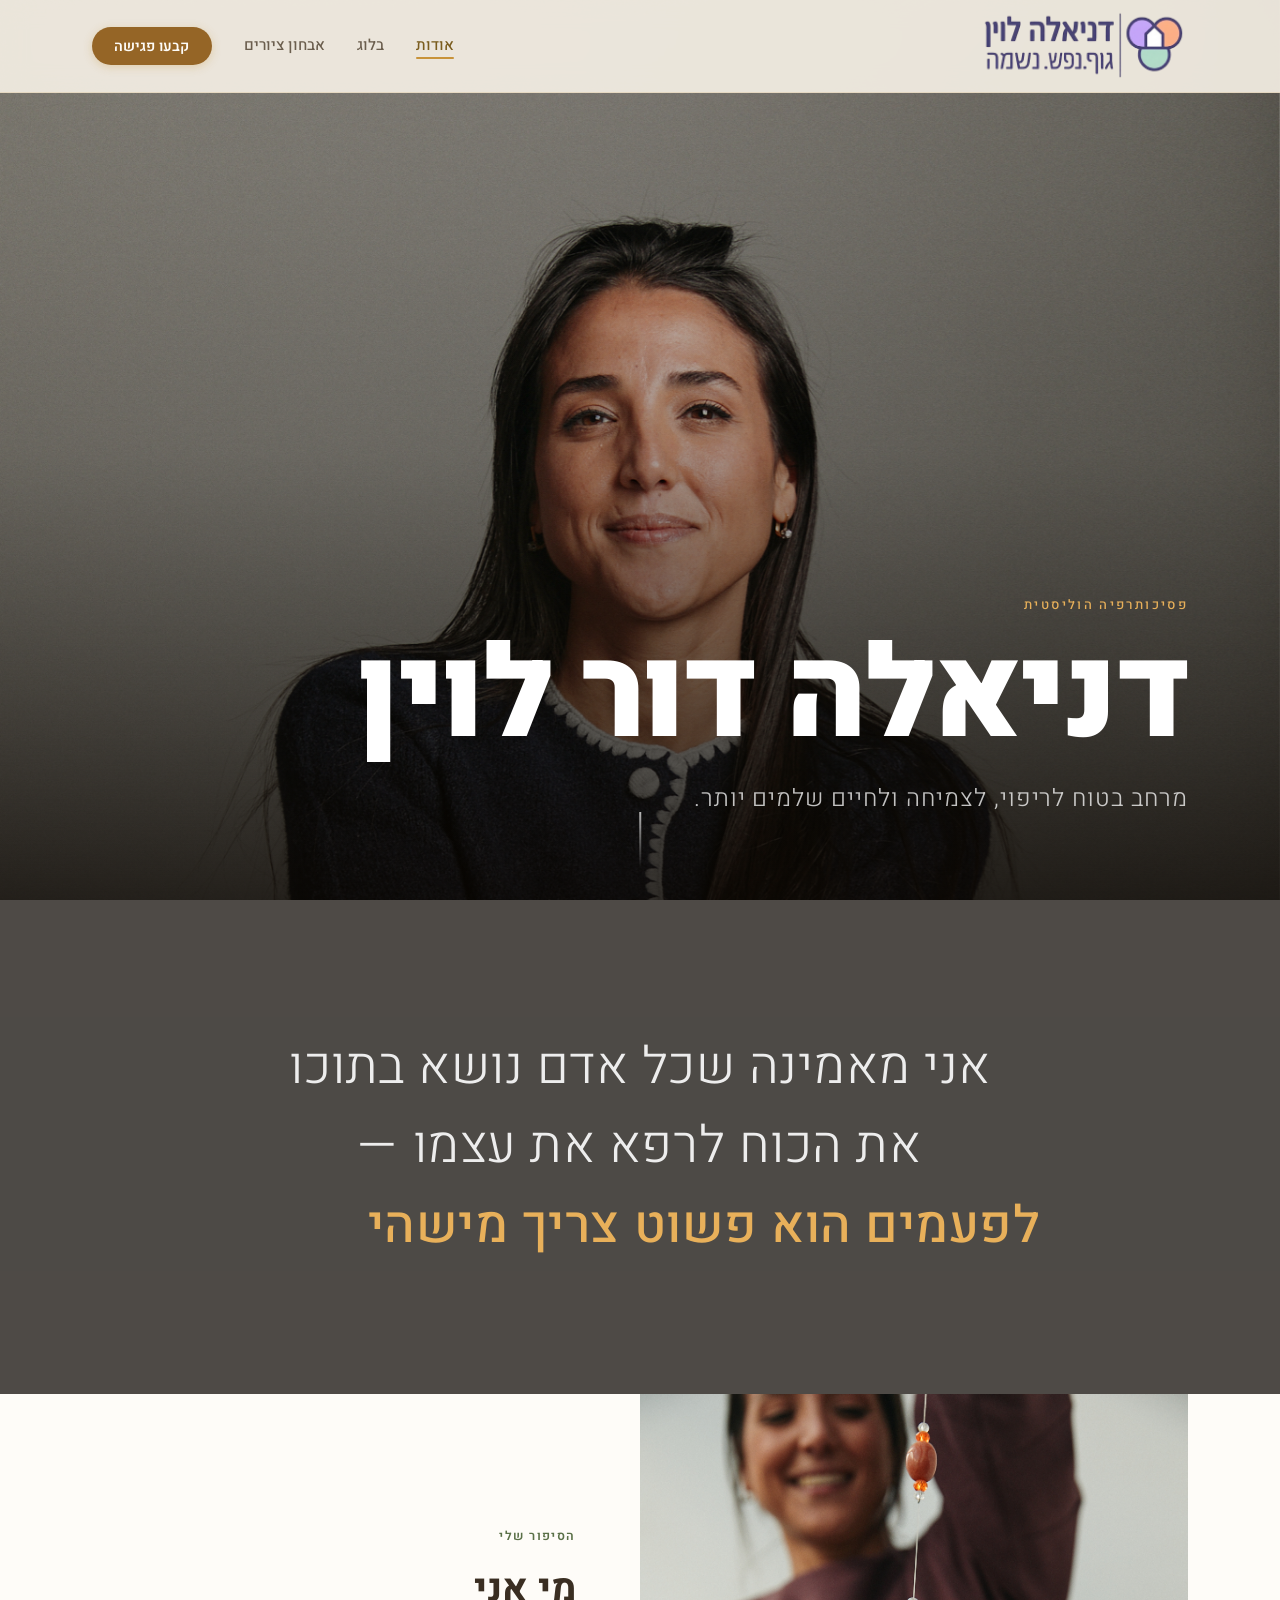
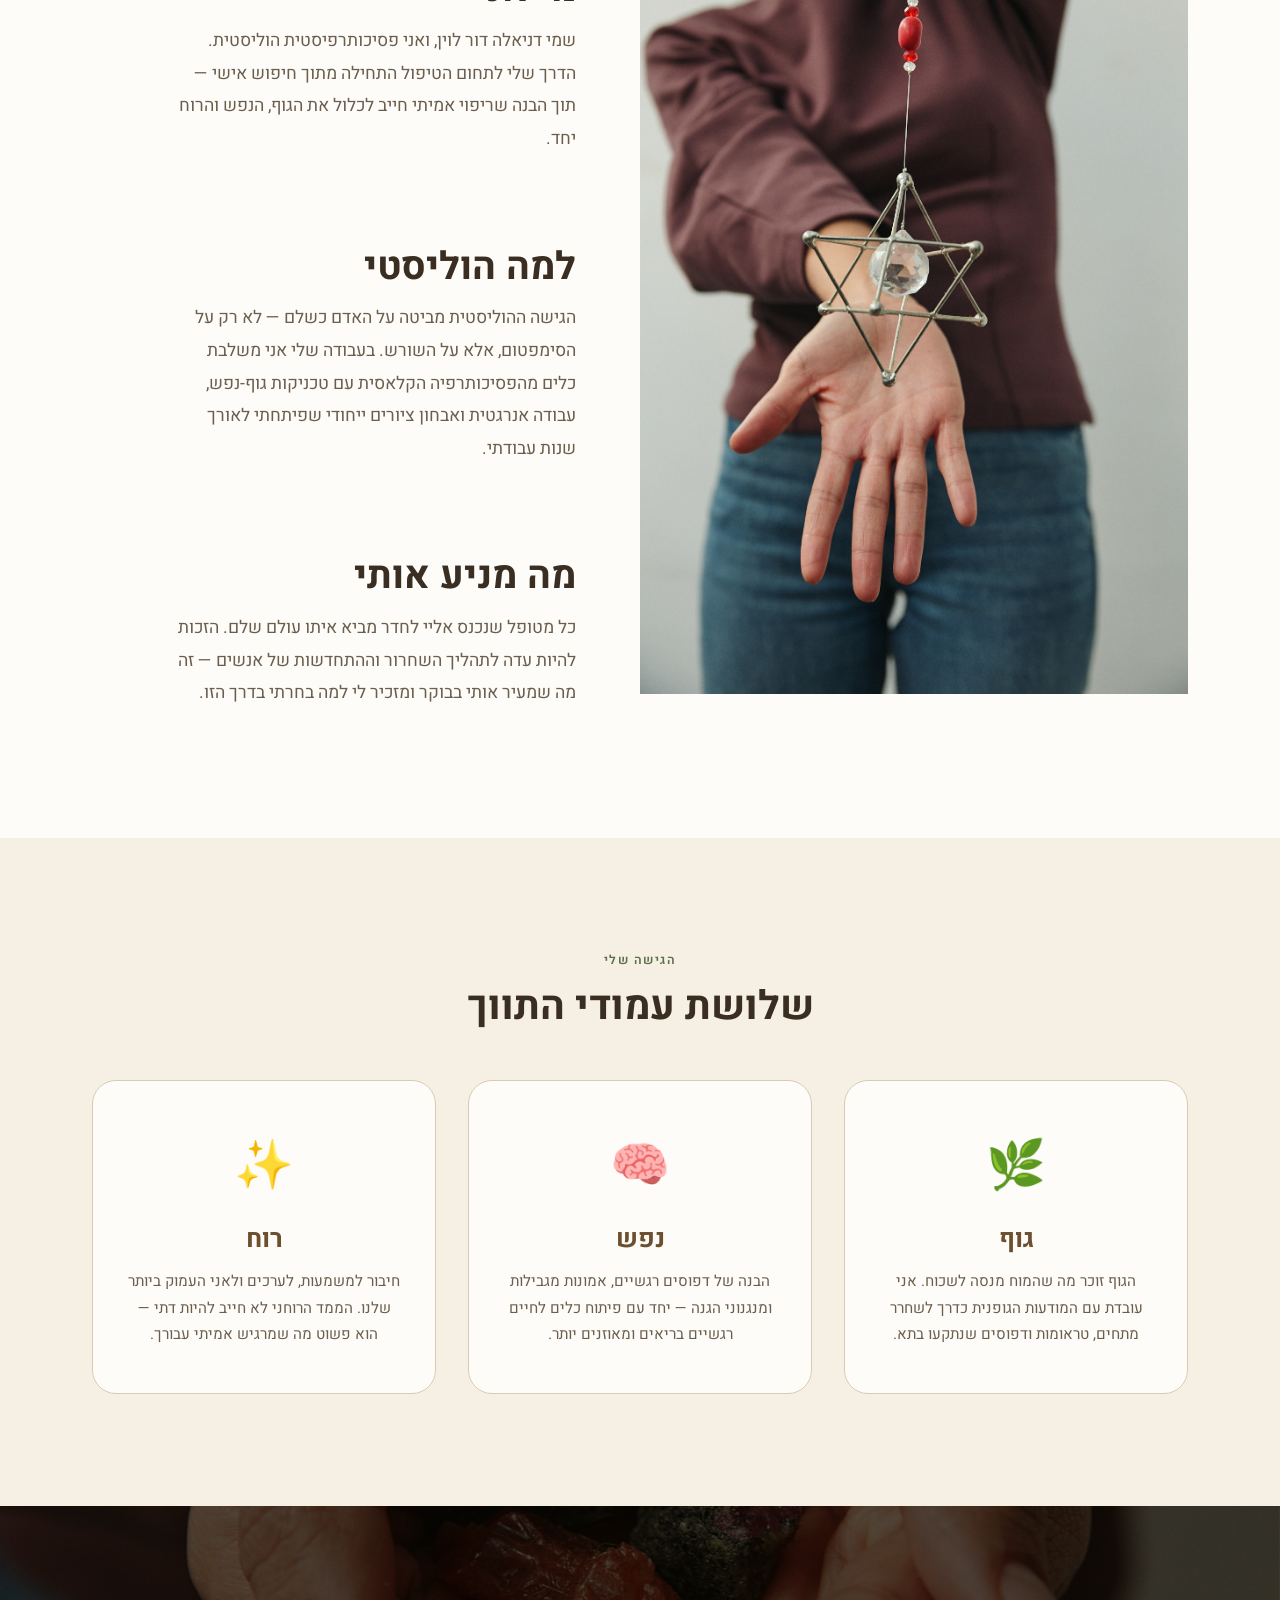
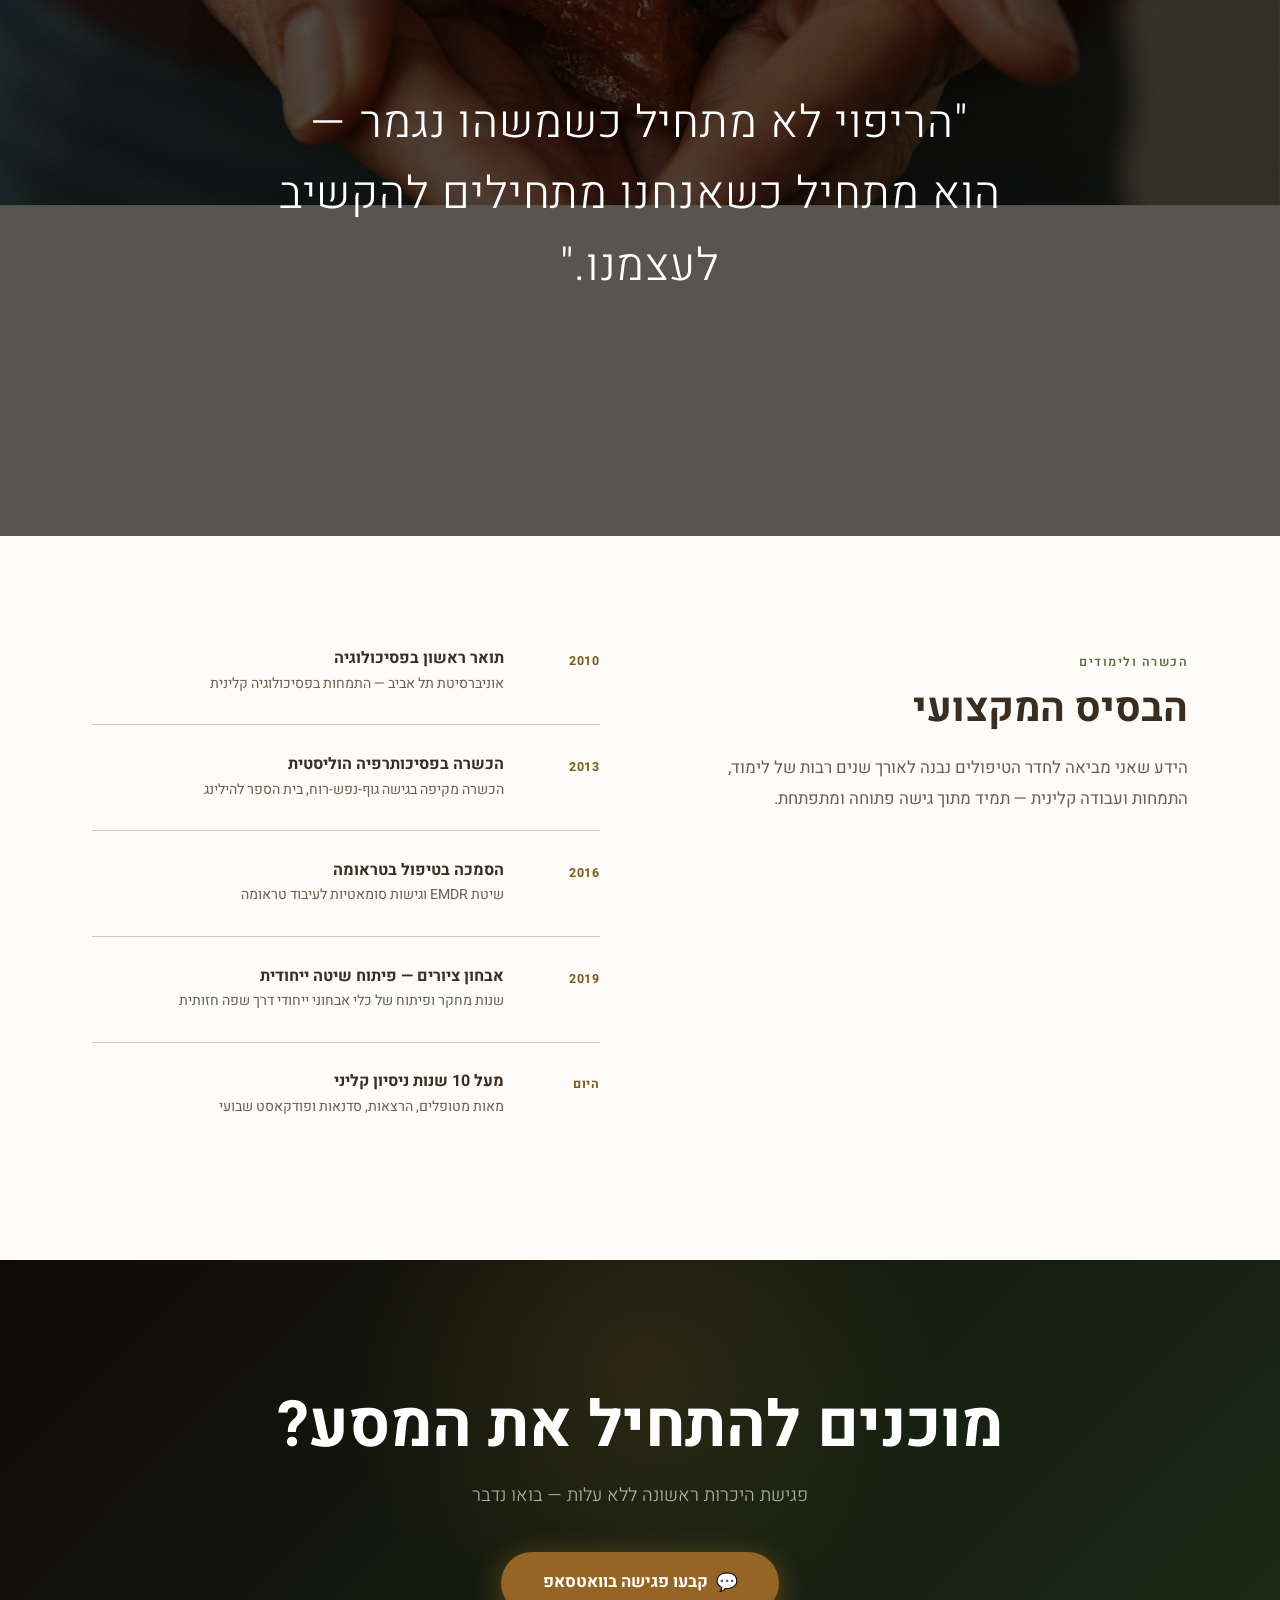
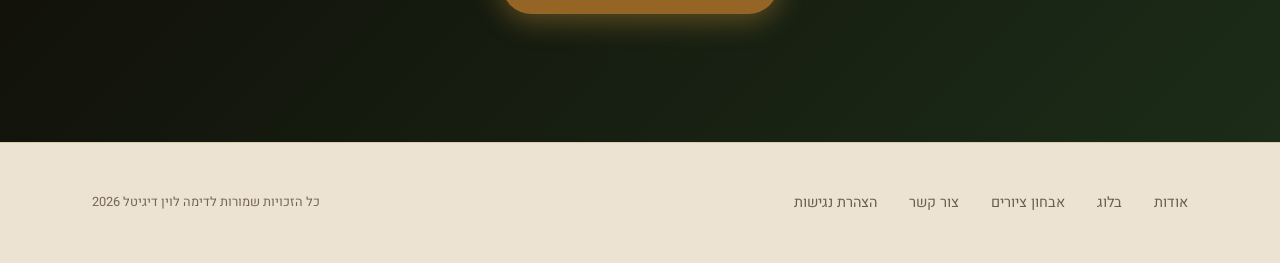
==== commit e2c087ad: "Add files via upload" ====
--- a/about.html
+++ b/about.html
@@ -74,7 +74,7 @@
         <div class="about-hero-overlay"></div>
       </div>
       <div class="about-hero-content">
-        <p class="about-hero-tag reveal-line">פסיכותרפיסטית הוליסטית</p>
+        <p class="about-hero-tag reveal-line">פסיכותרפיה הוליסטית</p>
         <h1 class="about-hero-name reveal-line delay-1">דניאלה דור לוין</h1>
         <p class="about-hero-sub reveal-line delay-2">מרחב בטוח לריפוי, לצמיחה ולחיים שלמים יותר.</p>
       </div>
--- a/about.css
+++ b/about.css
@@ -126,9 +126,35 @@
    BIG STATEMENT
    ============================================================ */
 .statement-section {
-  background: #0f0b07;
+  position: relative;
+  background-image: url('images/daniella-levin-holistic-psychotherapist-header.JPG');
+  background-attachment: fixed;
+  background-size: cover;
+  background-position: center top;
   padding: 8rem 2rem;
   text-align: center;
+}
+
+.statement-section::before {
+  content: '';
+  position: absolute;
+  inset: 0;
+  background: rgba(10, 6, 2, 0.72);
+}
+
+.statement-section .container {
+  position: relative;
+  z-index: 1;
+}
+
+/* iOS / mobile: fixed attachment is broken — fall back to solid dark */
+@supports (-webkit-touch-callout: none) {
+  .statement-section {
+    background-attachment: scroll;
+    background-image: none;
+    background-color: #0f0b07;
+  }
+  .statement-section::before { display: none; }
 }
 
 .statement-text {
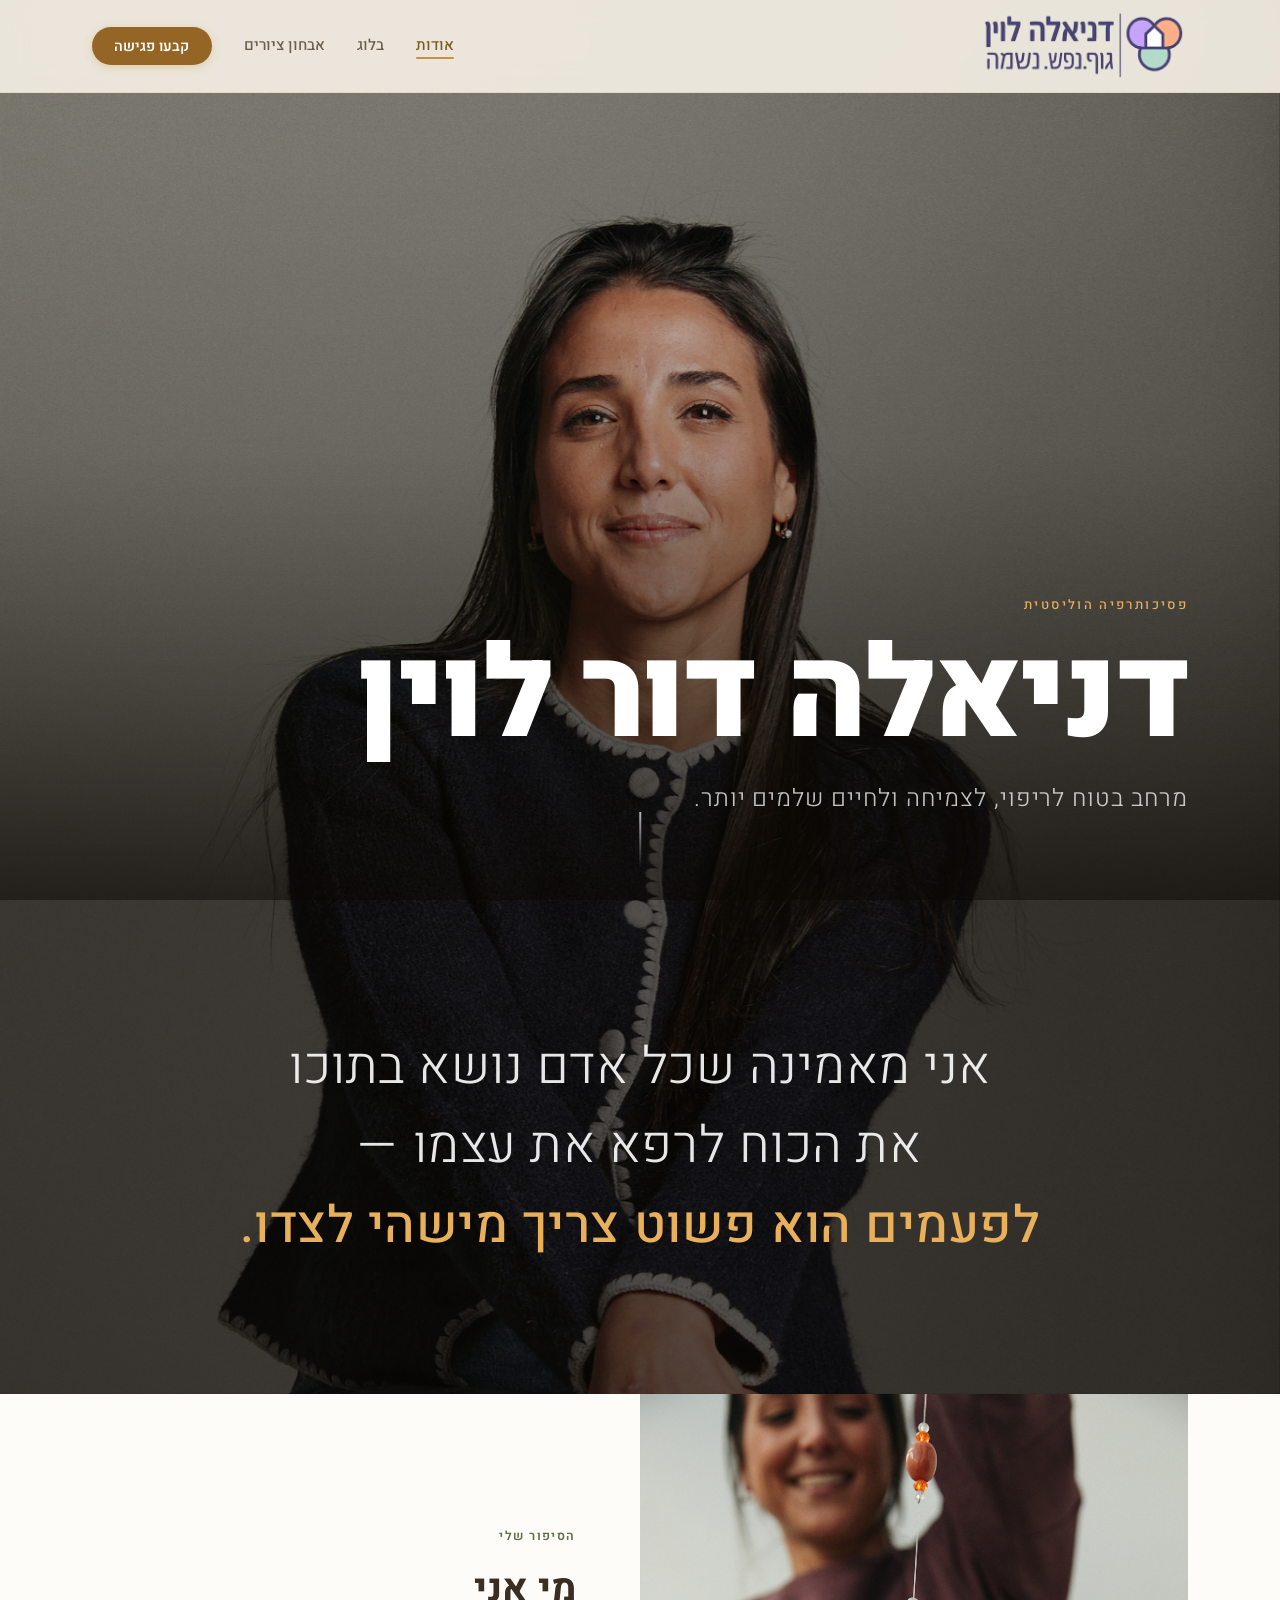
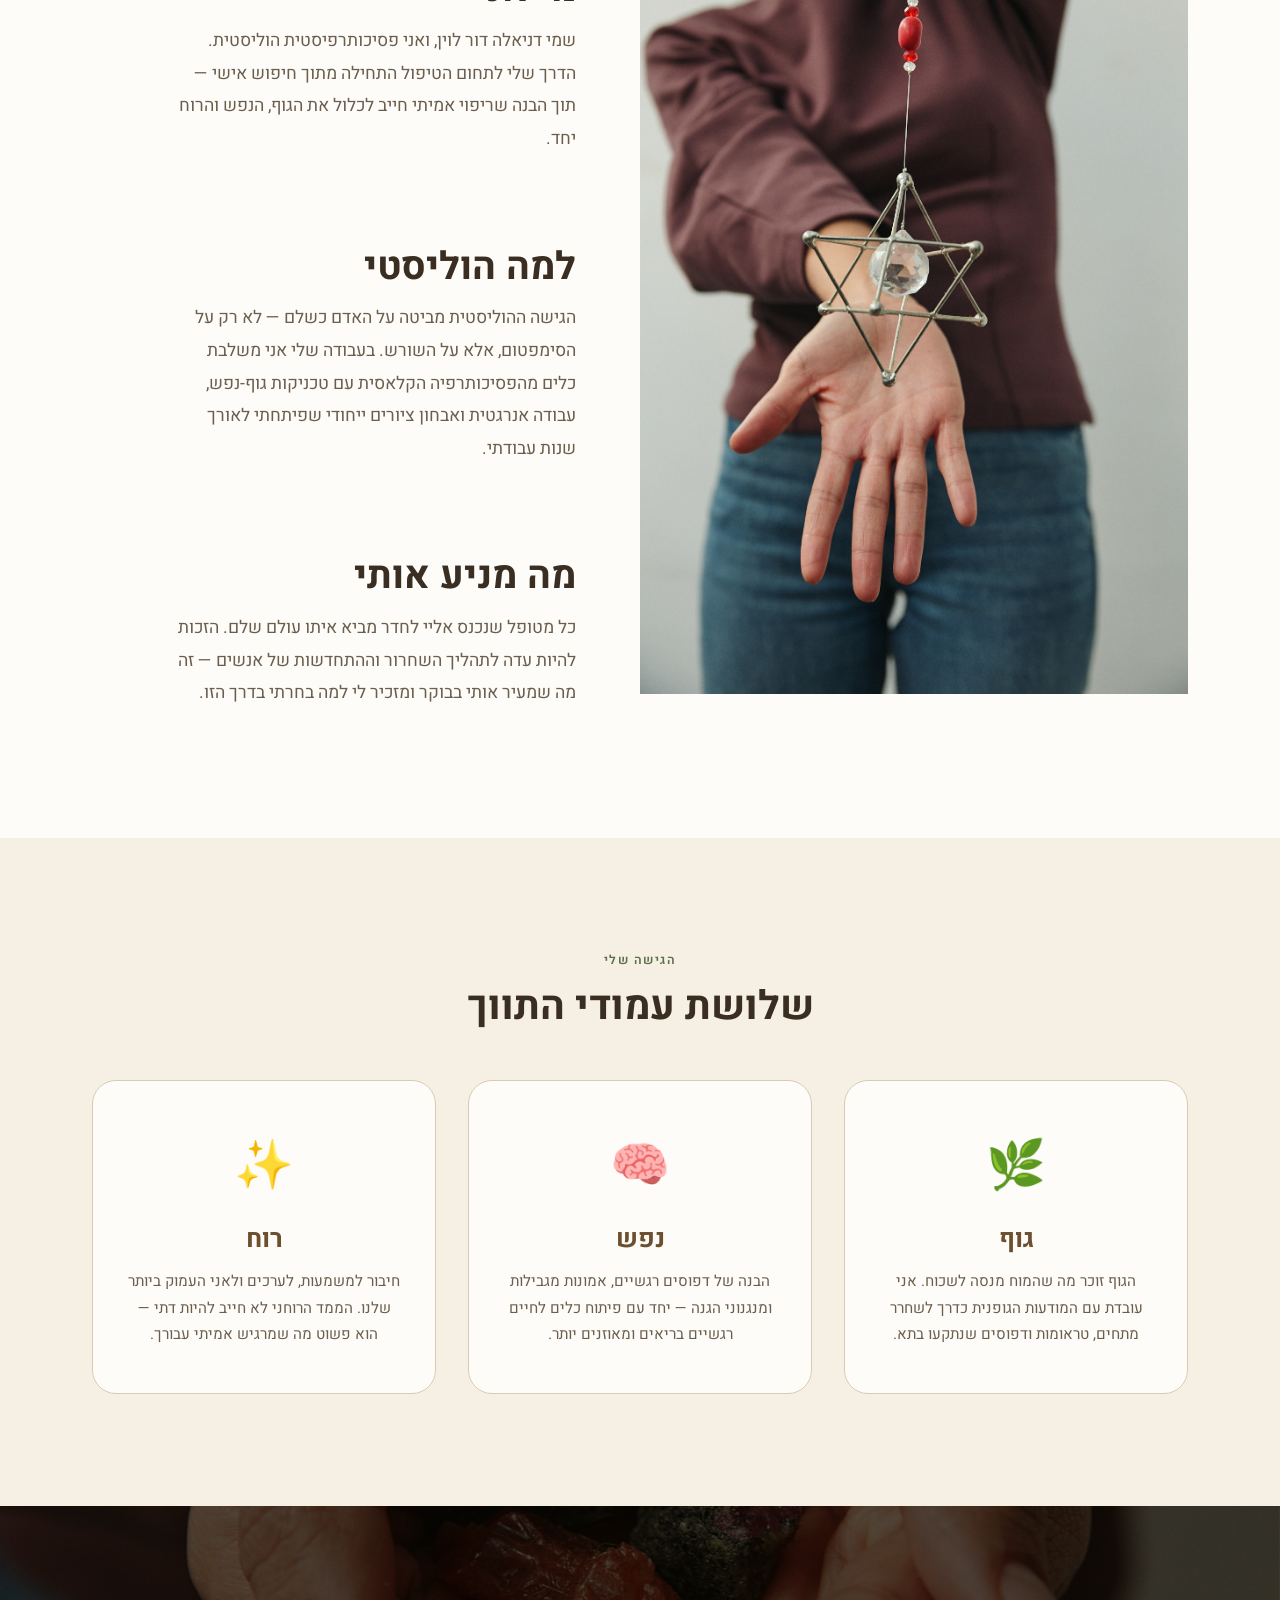
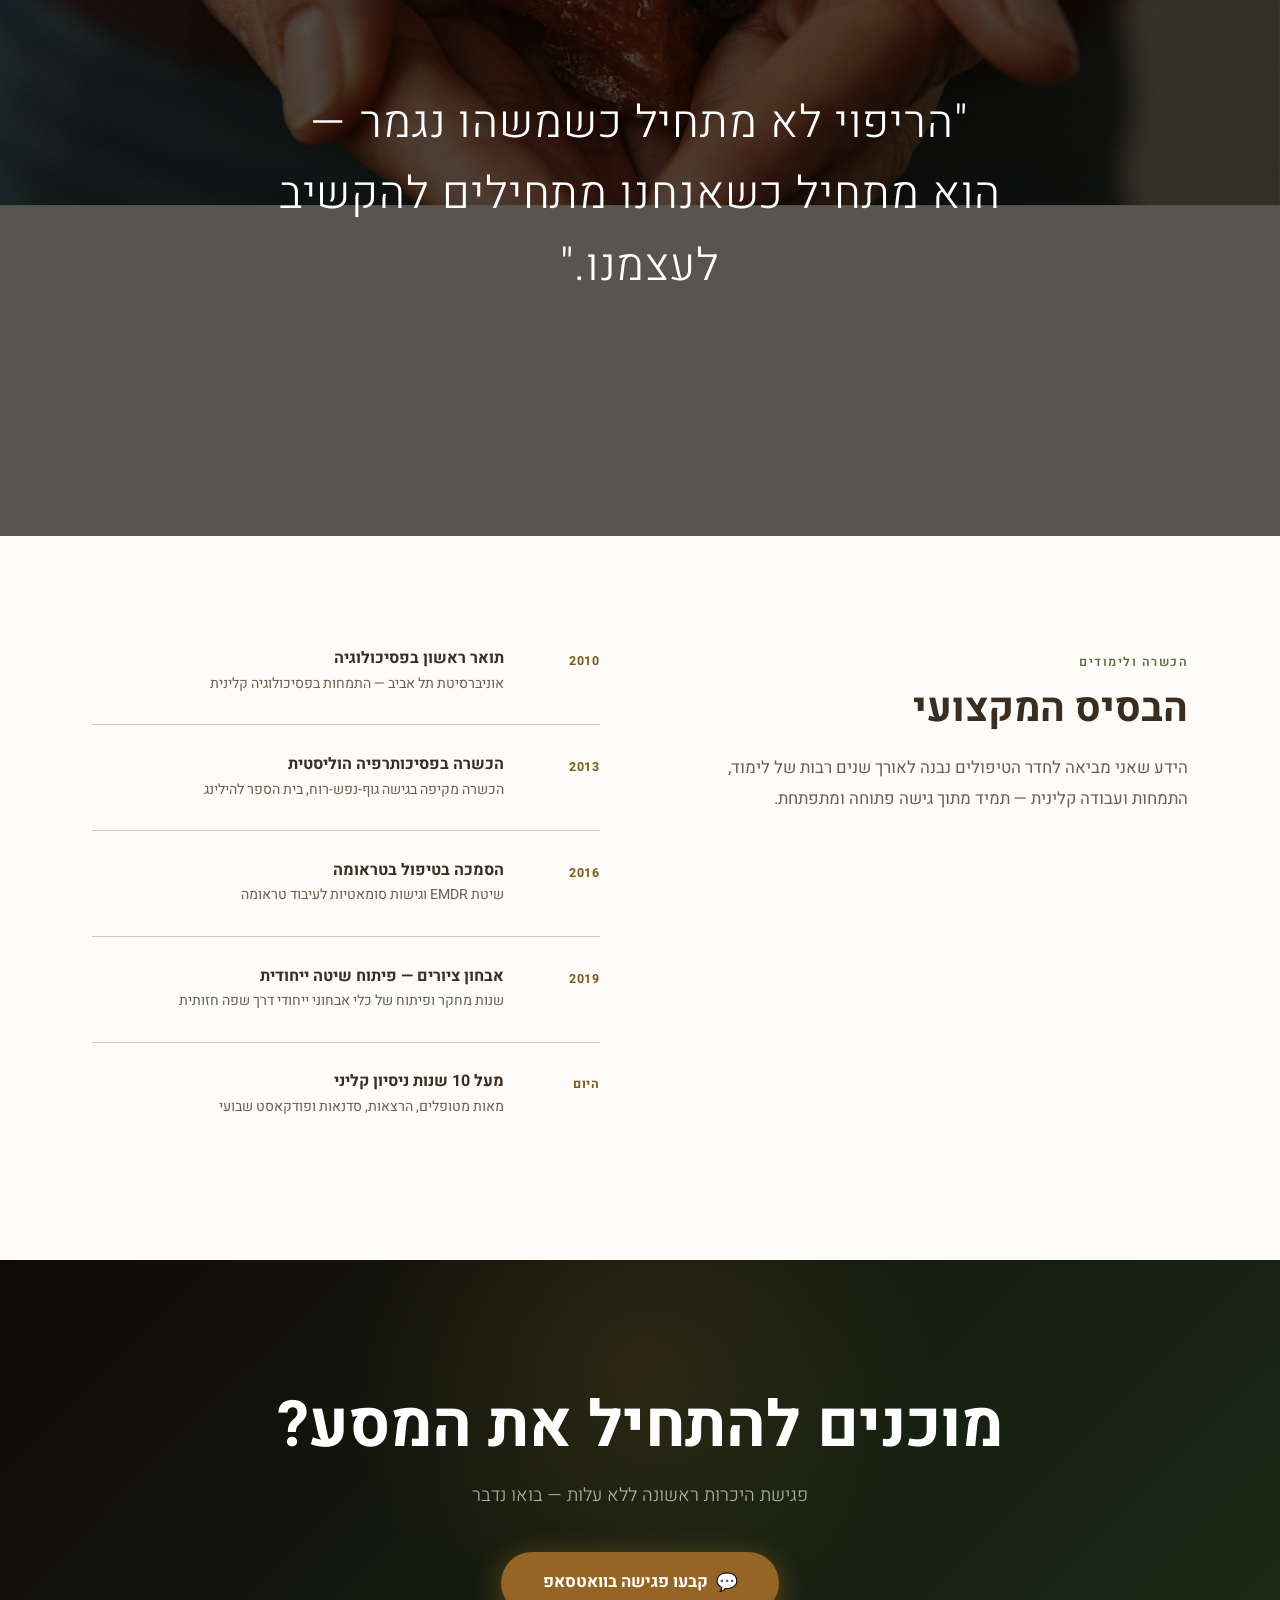
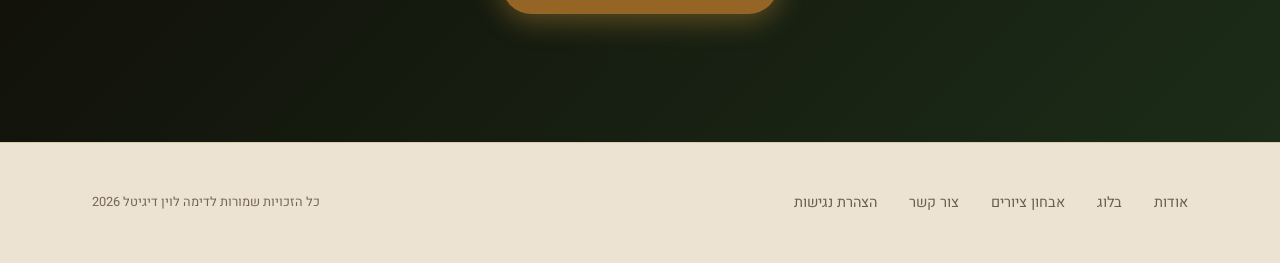
==== commit 4ccaa803: "Add files via upload" ====
--- a/about.html
+++ b/about.html
@@ -67,32 +67,34 @@
 
   <main id="main-content">
 
-    <!-- ===== HERO — full viewport portrait ===== -->
-    <section class="about-hero" aria-label="כותרת עמוד אודות">
-      <div class="about-hero-img-wrap" aria-hidden="true">
-        <img src="images/daniella-levin-holistic-psychotherapist-header.JPG" alt="" class="about-hero-img" id="heroImg" />
+    <!-- ===== HERO + STATEMENT — shared background image ===== -->
+    <div class="hero-statement-wrap">
+      <div class="hero-bg-wrap" aria-hidden="true">
+        <img src="images/daniella-levin-holistic-psychotherapist-header.JPG" alt="" class="hero-bg-img" id="heroImg" />
+      </div>
+
+      <section class="about-hero" aria-label="כותרת עמוד אודות">
         <div class="about-hero-overlay"></div>
-      </div>
-      <div class="about-hero-content">
-        <p class="about-hero-tag reveal-line">פסיכותרפיה הוליסטית</p>
-        <h1 class="about-hero-name reveal-line delay-1">דניאלה דור לוין</h1>
-        <p class="about-hero-sub reveal-line delay-2">מרחב בטוח לריפוי, לצמיחה ולחיים שלמים יותר.</p>
-      </div>
-      <div class="about-hero-scroll" aria-hidden="true">
-        <span class="scroll-line"></span>
-      </div>
-    </section>
-
-    <!-- ===== BIG STATEMENT ===== -->
-    <section class="statement-section" aria-label="אמירה מרכזית">
-      <div class="container">
-        <p class="statement-text split-reveal">
-          אני מאמינה שכל אדם נושא בתוכו<br class="br-desktop" />
-          את הכוח לרפא את עצמו —<br class="br-desktop" />
-          <em>לפעמים הוא פשוט צריך מישהי לצדו.</em>
-        </p>
-      </div>
-    </section>
+        <div class="about-hero-content">
+          <p class="about-hero-tag reveal-line">פסיכותרפיה הוליסטית</p>
+          <h1 class="about-hero-name reveal-line delay-1">דניאלה דור לוין</h1>
+          <p class="about-hero-sub reveal-line delay-2">מרחב בטוח לריפוי, לצמיחה ולחיים שלמים יותר.</p>
+        </div>
+        <div class="about-hero-scroll" aria-hidden="true">
+          <span class="scroll-line"></span>
+        </div>
+      </section>
+
+      <section class="statement-section" aria-label="אמירה מרכזית">
+        <div class="container">
+          <p class="statement-text split-reveal">
+            אני מאמינה שכל אדם נושא בתוכו<br class="br-desktop" />
+            את הכוח לרפא את עצמו —<br class="br-desktop" />
+            <em>לפעמים הוא פשוט צריך מישהי לצדו.</em>
+          </p>
+        </div>
+      </section>
+    </div>
 
     <!-- ===== STORY — sticky image + scrolling text ===== -->
     <section class="story-section" aria-labelledby="story-heading">
--- a/about.css
+++ b/about.css
@@ -31,24 +31,21 @@
 .reveal-line.is-visible { opacity: 1; transform: translateY(0); }
 
 /* ============================================================
-   ABOUT HERO
-   ============================================================ */
-.about-hero {
-  position: relative;
-  height: 100vh;
-  min-height: 640px;
-  display: flex;
-  align-items: flex-end;
+   HERO + STATEMENT SHARED BACKGROUND
+   ============================================================ */
+.hero-statement-wrap {
+  position: relative;
   overflow: hidden;
-}
-
-.about-hero-img-wrap {
+  background: #0f0b07;
+}
+
+.hero-bg-wrap {
   position: absolute;
   inset: 0;
   z-index: 0;
 }
 
-.about-hero-img {
+.hero-bg-img {
   width: 100%;
   height: 100%;
   object-fit: cover;
@@ -56,9 +53,22 @@
   will-change: transform;
 }
 
+/* ============================================================
+   ABOUT HERO
+   ============================================================ */
+.about-hero {
+  position: relative;
+  height: 100vh;
+  min-height: 640px;
+  display: flex;
+  align-items: flex-end;
+  z-index: 1;
+}
+
 .about-hero-overlay {
   position: absolute;
   inset: 0;
+  z-index: 0;
   background: linear-gradient(
     to top,
     rgba(10, 6, 2, 0.82) 0%,
@@ -127,10 +137,7 @@
    ============================================================ */
 .statement-section {
   position: relative;
-  background-image: url('images/daniella-levin-holistic-psychotherapist-header.JPG');
-  background-attachment: fixed;
-  background-size: cover;
-  background-position: center top;
+  z-index: 1;
   padding: 8rem 2rem;
   text-align: center;
 }
@@ -139,22 +146,12 @@
   content: '';
   position: absolute;
   inset: 0;
-  background: rgba(10, 6, 2, 0.72);
+  background: rgba(10, 6, 2, 0.65);
 }
 
 .statement-section .container {
   position: relative;
   z-index: 1;
-}
-
-/* iOS / mobile: fixed attachment is broken — fall back to solid dark */
-@supports (-webkit-touch-callout: none) {
-  .statement-section {
-    background-attachment: scroll;
-    background-image: none;
-    background-color: #0f0b07;
-  }
-  .statement-section::before { display: none; }
 }
 
 .statement-text {
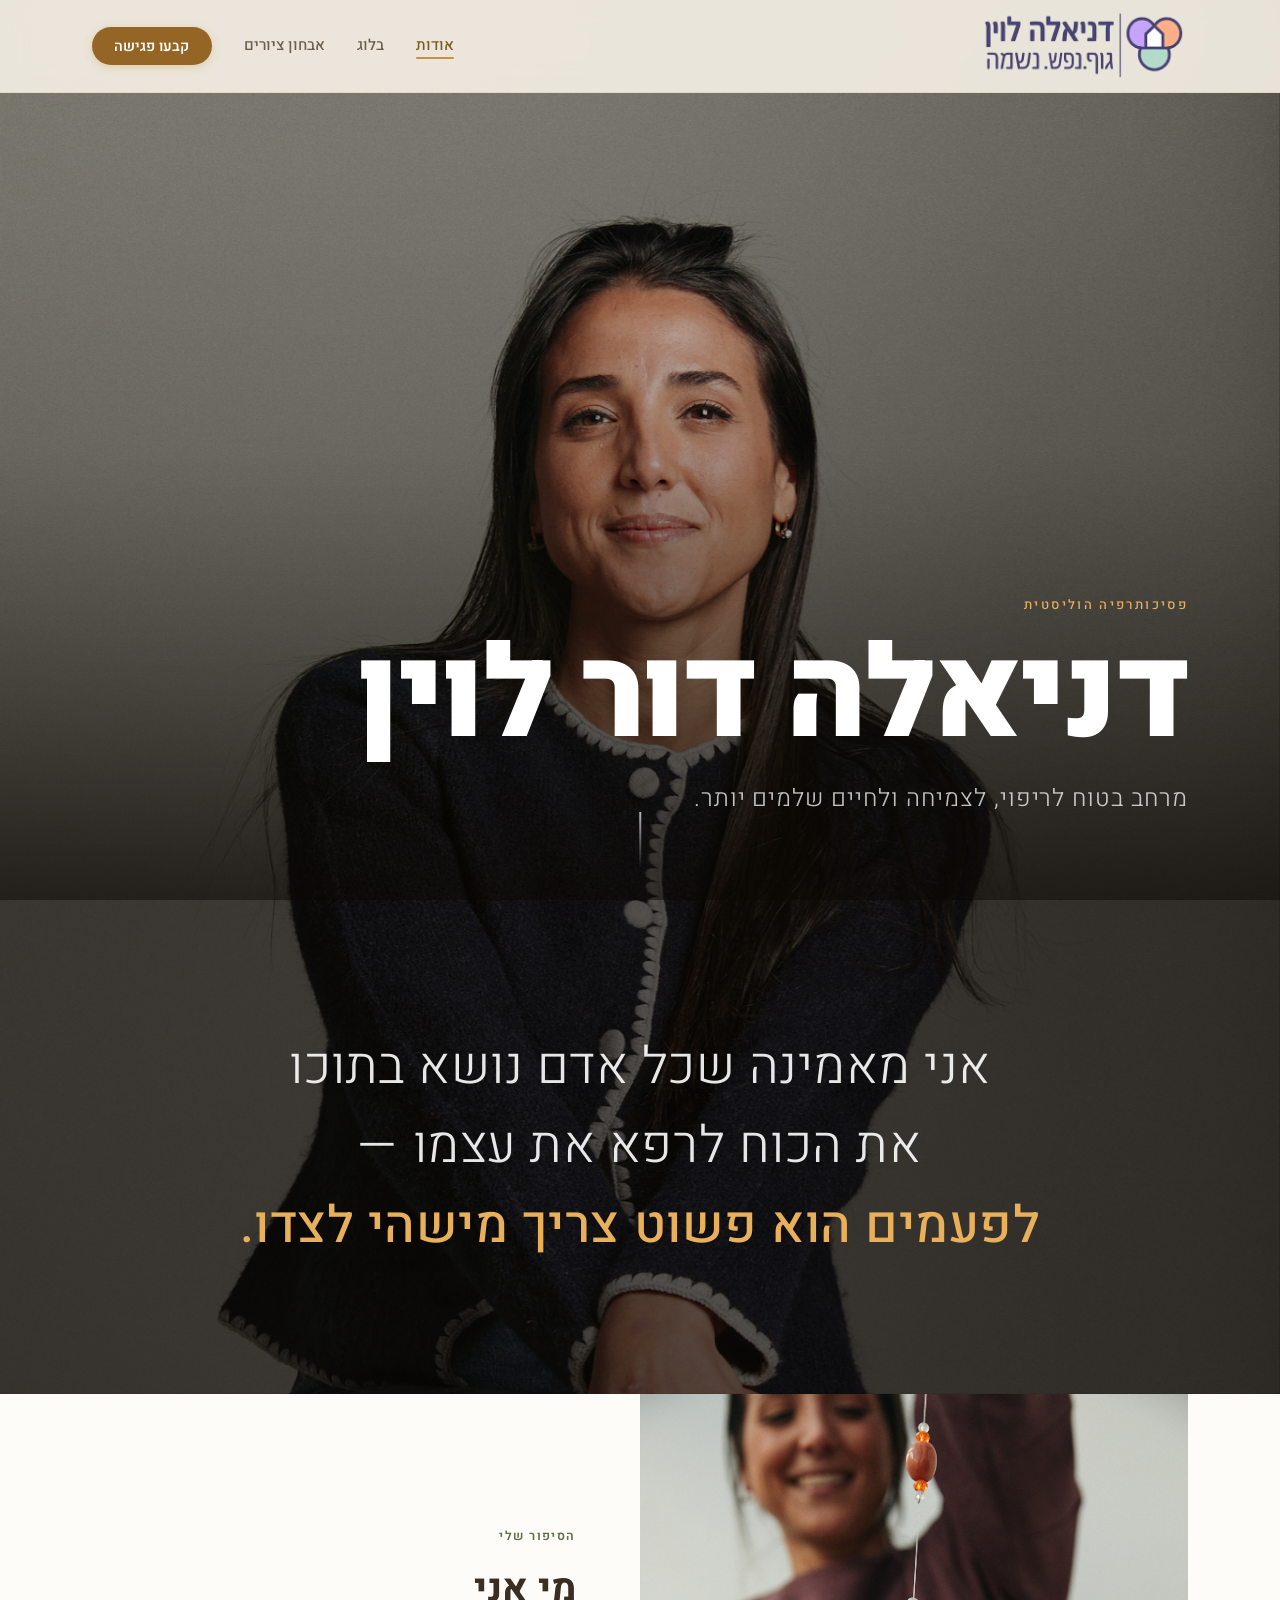
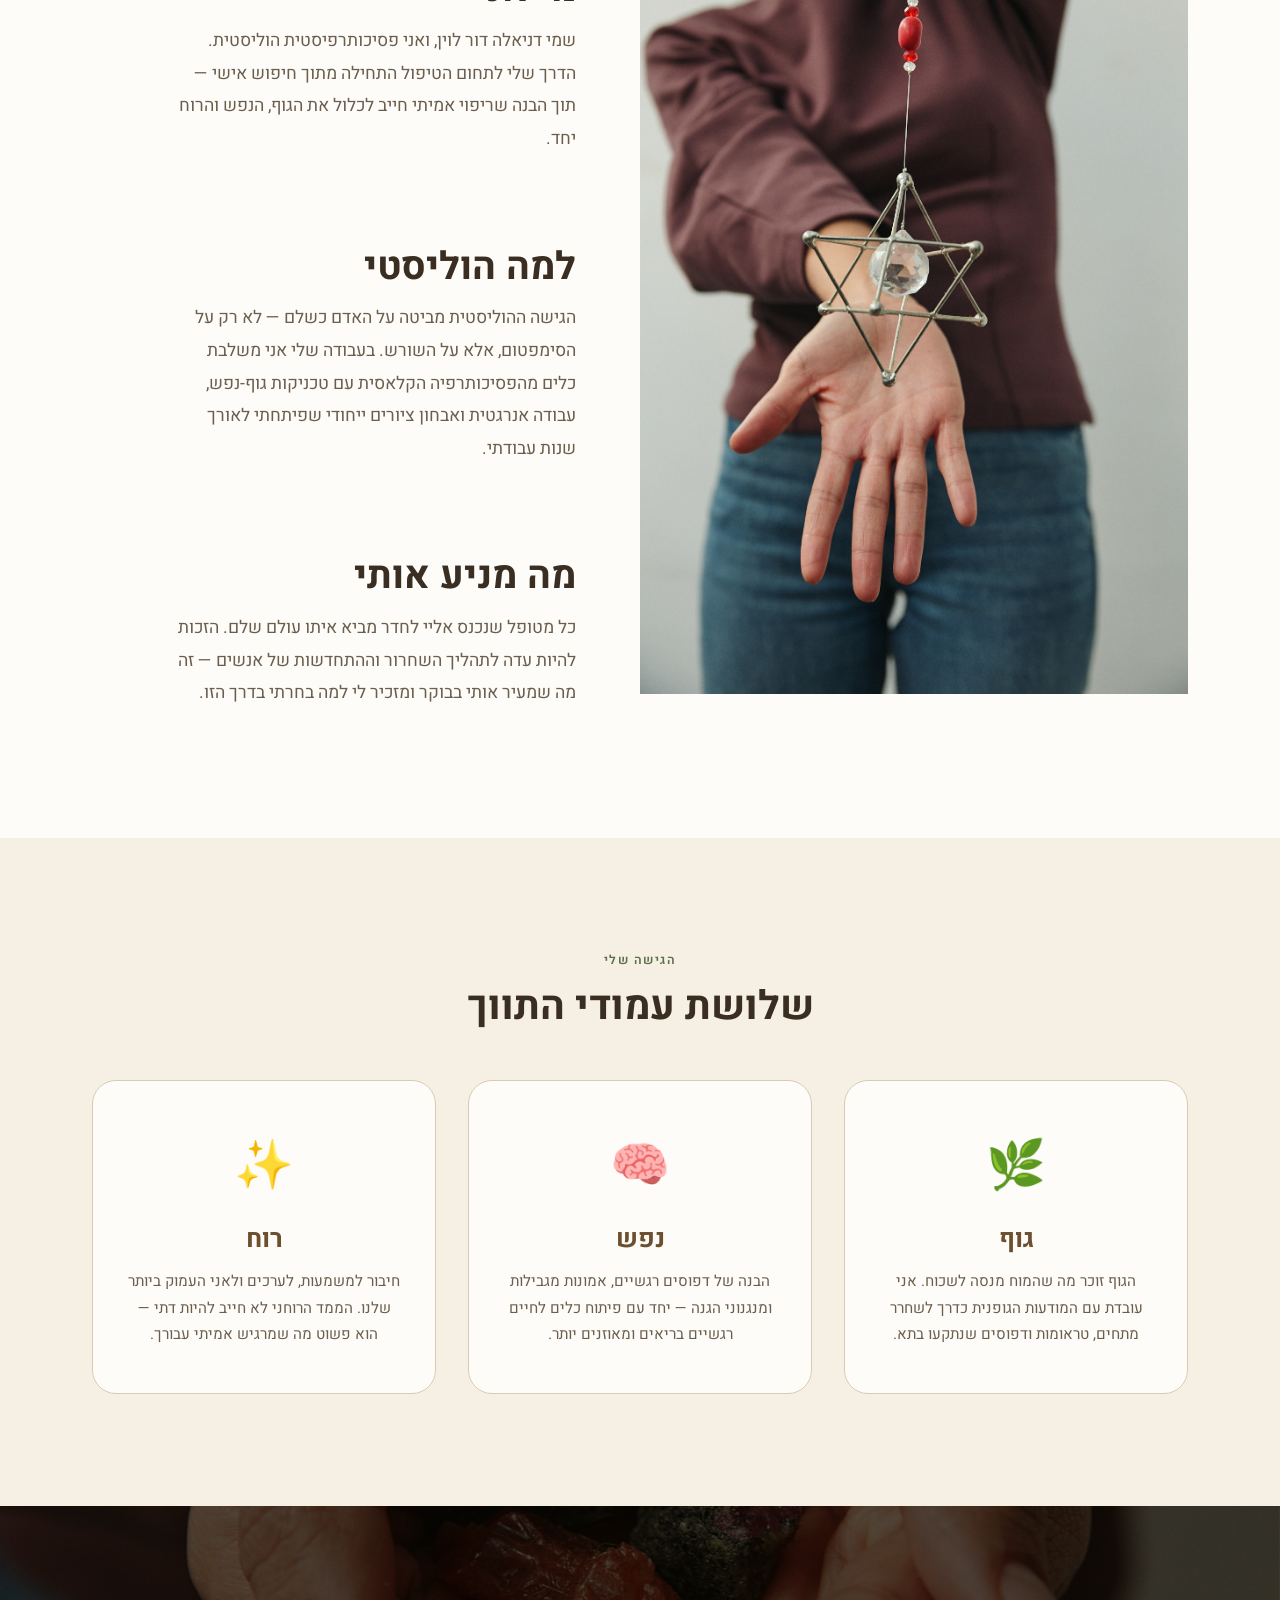
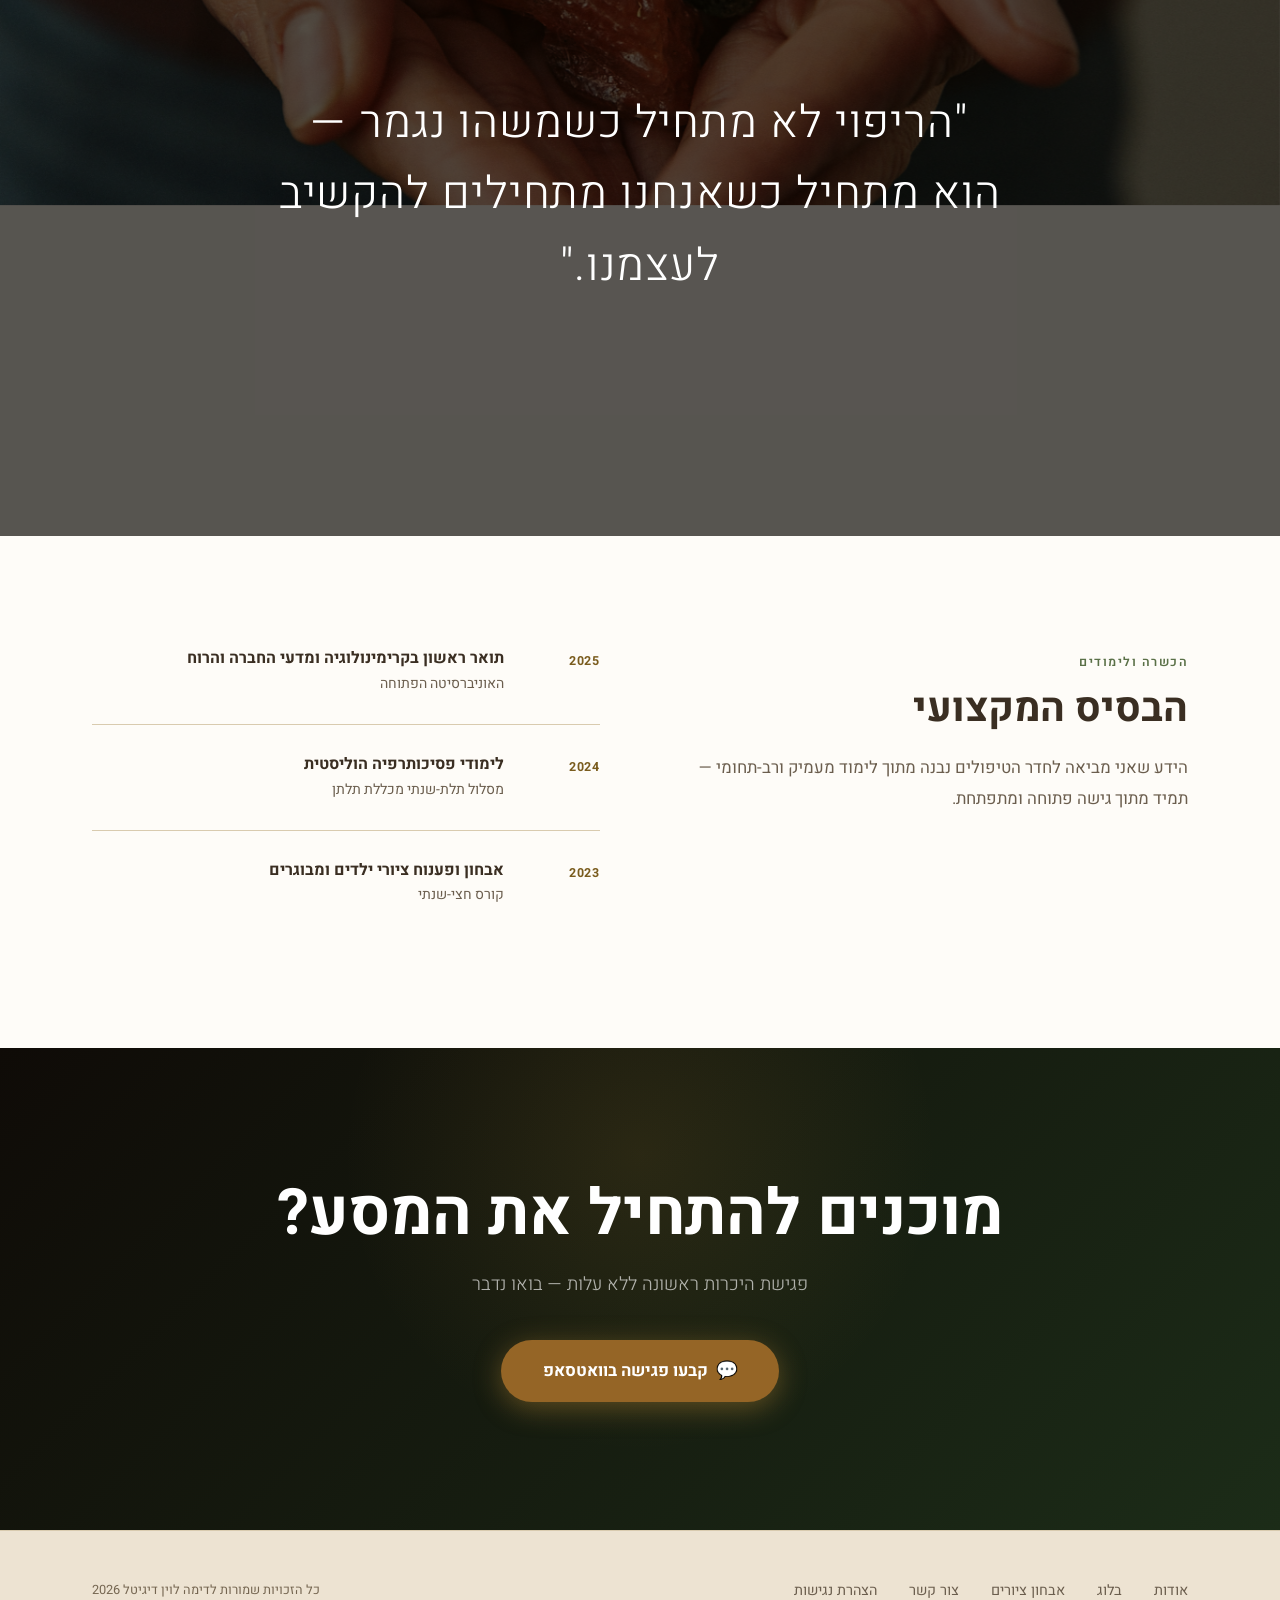
==== commit b560e01c: "Add files via upload" ====
--- a/about.html
+++ b/about.html
@@ -188,45 +188,31 @@
           <span class="section-tag">הכשרה ולימודים</span>
           <h2 class="section-title" id="credentials-heading">הבסיס המקצועי</h2>
           <p class="credentials-intro">
-            הידע שאני מביאה לחדר הטיפולים נבנה לאורך שנים רבות של לימוד,
-            התמחות ועבודה קלינית — תמיד מתוך גישה פתוחה ומתפתחת.
+            הידע שאני מביאה לחדר הטיפולים נבנה מתוך לימוד מעמיק
+            ורב-תחומי — תמיד מתוך גישה פתוחה ומתפתחת.
           </p>
         </div>
 
         <div class="timeline reveal-up delay-1" role="list" aria-label="ציר זמן השכלה">
           <div class="timeline-item" role="listitem">
-            <span class="timeline-year">2010</span>
+            <span class="timeline-year">2025</span>
             <div class="timeline-body">
-              <h3>תואר ראשון בפסיכולוגיה</h3>
-              <p>אוניברסיטת תל אביב — התמחות בפסיכולוגיה קלינית</p>
+              <h3>תואר ראשון בקרימינולוגיה ומדעי החברה והרוח</h3>
+              <p>האוניברסיטה הפתוחה</p>
             </div>
           </div>
           <div class="timeline-item" role="listitem">
-            <span class="timeline-year">2013</span>
+            <span class="timeline-year">2024</span>
             <div class="timeline-body">
-              <h3>הכשרה בפסיכותרפיה הוליסטית</h3>
-              <p>הכשרה מקיפה בגישה גוף-נפש-רוח, בית הספר להילינג</p>
+              <h3>לימודי פסיכותרפיה הוליסטית</h3>
+              <p>מסלול תלת-שנתי מכללת תלתן</p>
             </div>
           </div>
           <div class="timeline-item" role="listitem">
-            <span class="timeline-year">2016</span>
+            <span class="timeline-year">2023</span>
             <div class="timeline-body">
-              <h3>הסמכה בטיפול בטראומה</h3>
-              <p>שיטת EMDR וגישות סומאטיות לעיבוד טראומה</p>
-            </div>
-          </div>
-          <div class="timeline-item" role="listitem">
-            <span class="timeline-year">2019</span>
-            <div class="timeline-body">
-              <h3>אבחון ציורים — פיתוח שיטה ייחודית</h3>
-              <p>שנות מחקר ופיתוח של כלי אבחוני ייחודי דרך שפה חזותית</p>
-            </div>
-          </div>
-          <div class="timeline-item" role="listitem">
-            <span class="timeline-year">היום</span>
-            <div class="timeline-body">
-              <h3>מעל 10 שנות ניסיון קליני</h3>
-              <p>מאות מטופלים, הרצאות, סדנאות ופודקאסט שבועי</p>
+              <h3>אבחון ופענוח ציורי ילדים ומבוגרים</h3>
+              <p>קורס חצי-שנתי</p>
             </div>
           </div>
         </div>
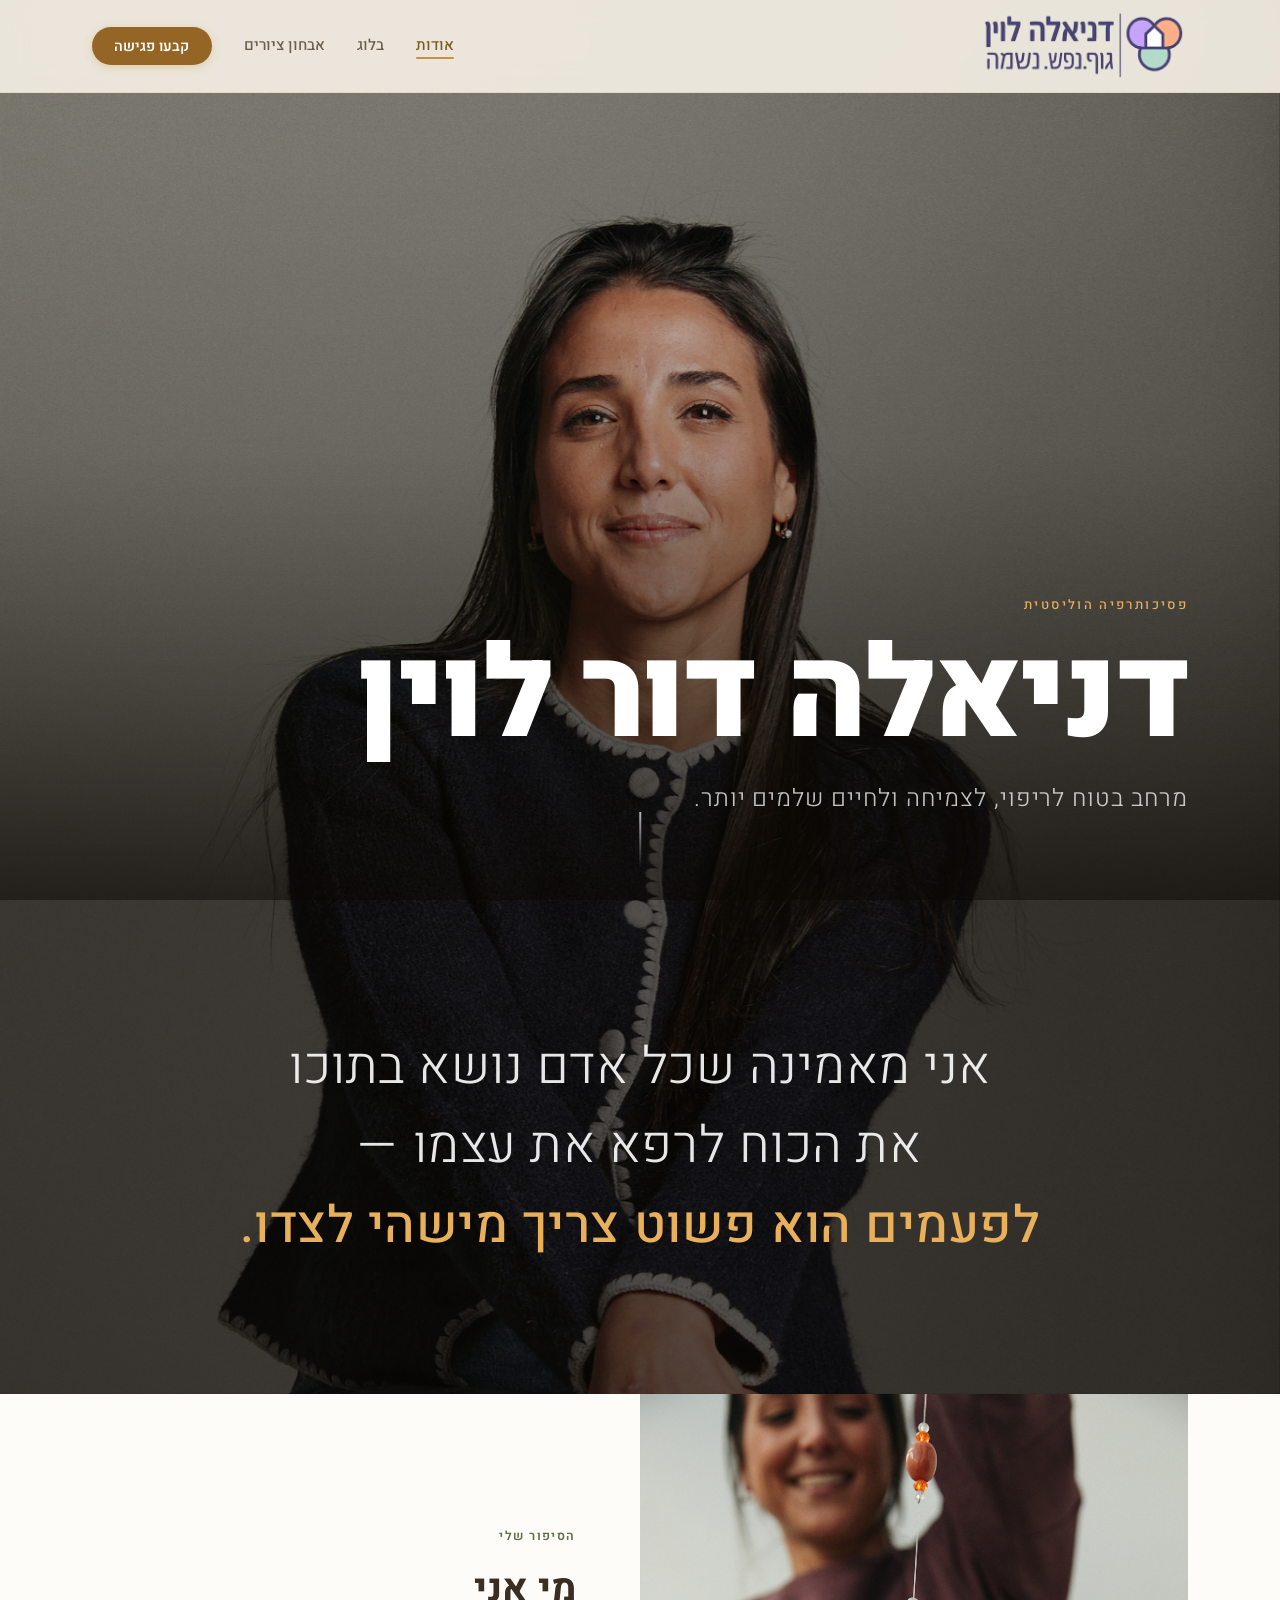
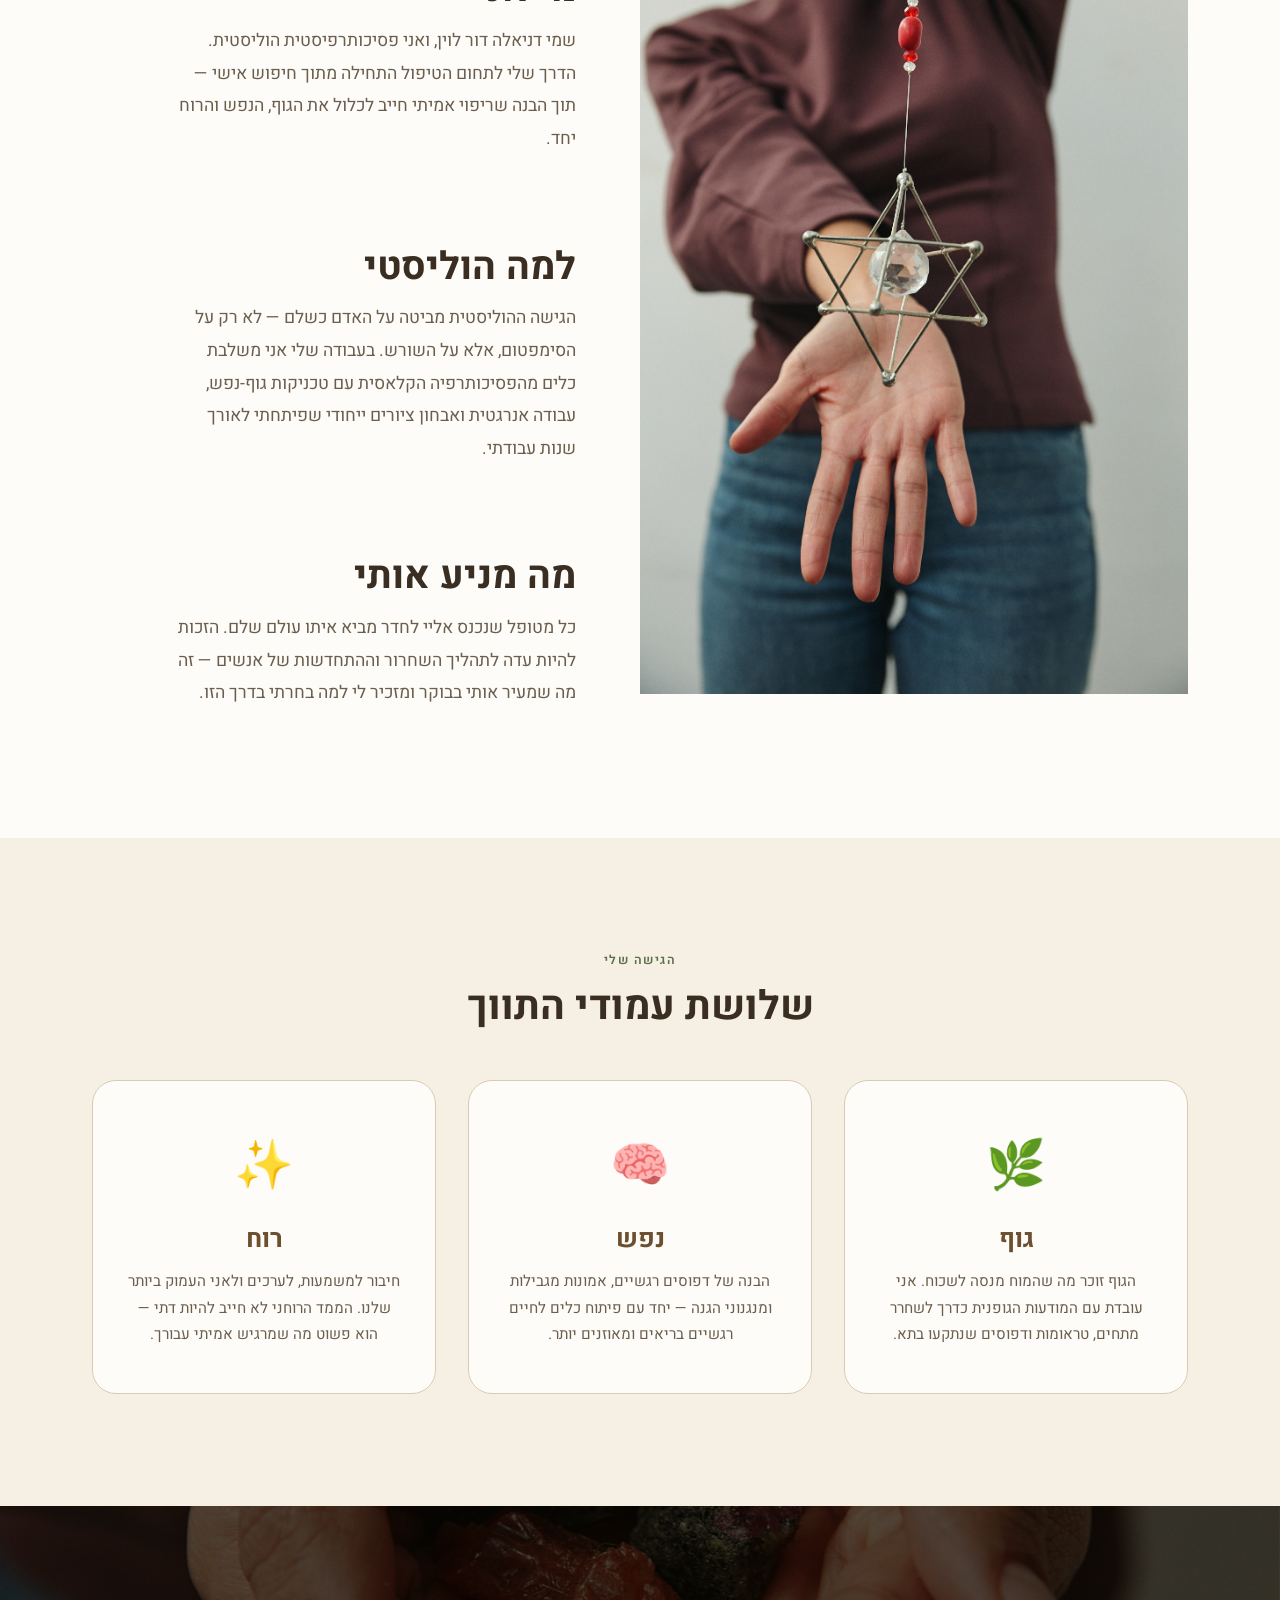
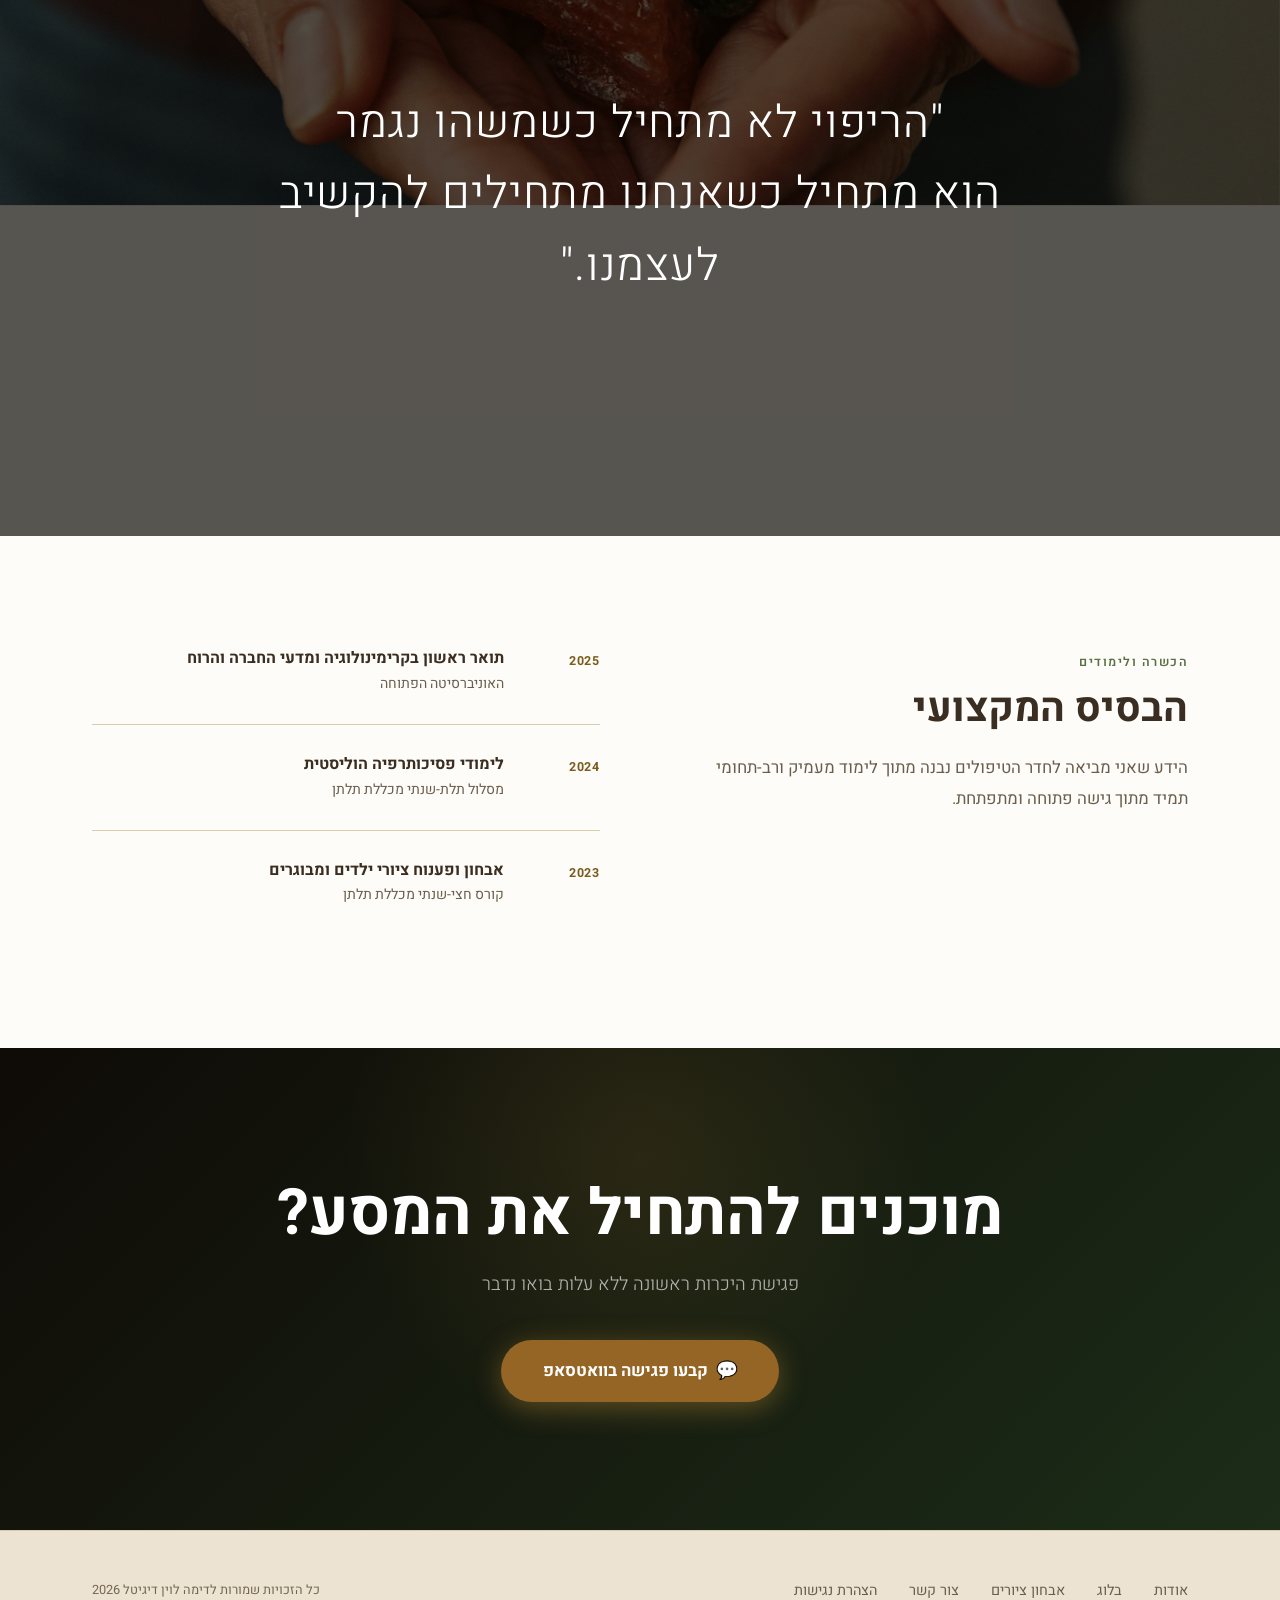
==== commit effc4b19: "Add files via upload" ====
--- a/about.html
+++ b/about.html
@@ -23,7 +23,7 @@
   <link rel="icon" type="image/png" sizes="16x16" href="favicon-16x16.png" />
   <link rel="apple-touch-icon" sizes="180x180" href="apple-touch-icon.png" />
   <link rel="manifest" href="site.webmanifest" />
-  <title>אודות | דניאלה דור לוין פסיכותרפיסטית הוליסטית</title>
+  <title>אודות | דניאלה דור לוין פסיכותרפיה הוליסטית</title>
   <link href="https://fonts.googleapis.com/css2?family=Heebo:wght@200;300;400;500;700;900&display=swap" rel="stylesheet" />
   <link rel="stylesheet" href="style.css" />
   <link rel="stylesheet" href="about.css" />
@@ -173,7 +173,7 @@
       </div>
       <div class="container quote-content">
         <blockquote class="big-quote reveal-up" id="big-quote">
-          "הריפוי לא מתחיל כשמשהו נגמר —<br />
+          "הריפוי לא מתחיל כשמשהו נגמר <br />
           הוא מתחיל כשאנחנו מתחילים להקשיב לעצמנו."
         </blockquote>
         <cite class="big-quote-cite reveal-up delay-1">— דניאלה דור לוין</cite>
@@ -189,7 +189,7 @@
           <h2 class="section-title" id="credentials-heading">הבסיס המקצועי</h2>
           <p class="credentials-intro">
             הידע שאני מביאה לחדר הטיפולים נבנה מתוך לימוד מעמיק
-            ורב-תחומי — תמיד מתוך גישה פתוחה ומתפתחת.
+            ורב-תחומי תמיד מתוך גישה פתוחה ומתפתחת.
           </p>
         </div>
 
@@ -212,7 +212,7 @@
             <span class="timeline-year">2023</span>
             <div class="timeline-body">
               <h3>אבחון ופענוח ציורי ילדים ומבוגרים</h3>
-              <p>קורס חצי-שנתי</p>
+              <p>קורס חצי-שנתי מכללת תלתן</p>
             </div>
           </div>
         </div>
@@ -224,7 +224,7 @@
     <section class="about-cta" aria-labelledby="about-cta-heading">
       <div class="container about-cta-inner">
         <h2 class="about-cta-title reveal-up" id="about-cta-heading">מוכנים להתחיל את המסע?</h2>
-        <p class="about-cta-sub reveal-up delay-1">פגישת היכרות ראשונה ללא עלות — בואו נדבר</p>
+        <p class="about-cta-sub reveal-up delay-1">פגישת היכרות ראשונה ללא עלות בואו נדבר</p>
         <a href="https://wa.me/972526996689?text=%D7%94%D7%99%D7%99%20%D7%93%D7%A0%D7%99%D7%90%D7%9C%D7%94%2C%20%D7%90%D7%A9%D7%9E%D7%97%20%D7%9C%D7%A7%D7%91%D7%95%D7%A2%20%D7%A9%D7%99%D7%97%D7%94%20%D7%9C%D7%AA%D7%99%D7%90%D7%95%D7%9D%20%D7%9E%D7%95%D7%A2%D7%93%20%D7%A4%D7%92%D7%99%D7%A9%D7%94%20%D7%95%D7%94%D7%99%D7%9B%D7%A8%D7%95%D7%AA."
            target="_blank" rel="noopener" class="btn-about-cta reveal-up delay-2">
           קבעו פגישה בוואטסאפ
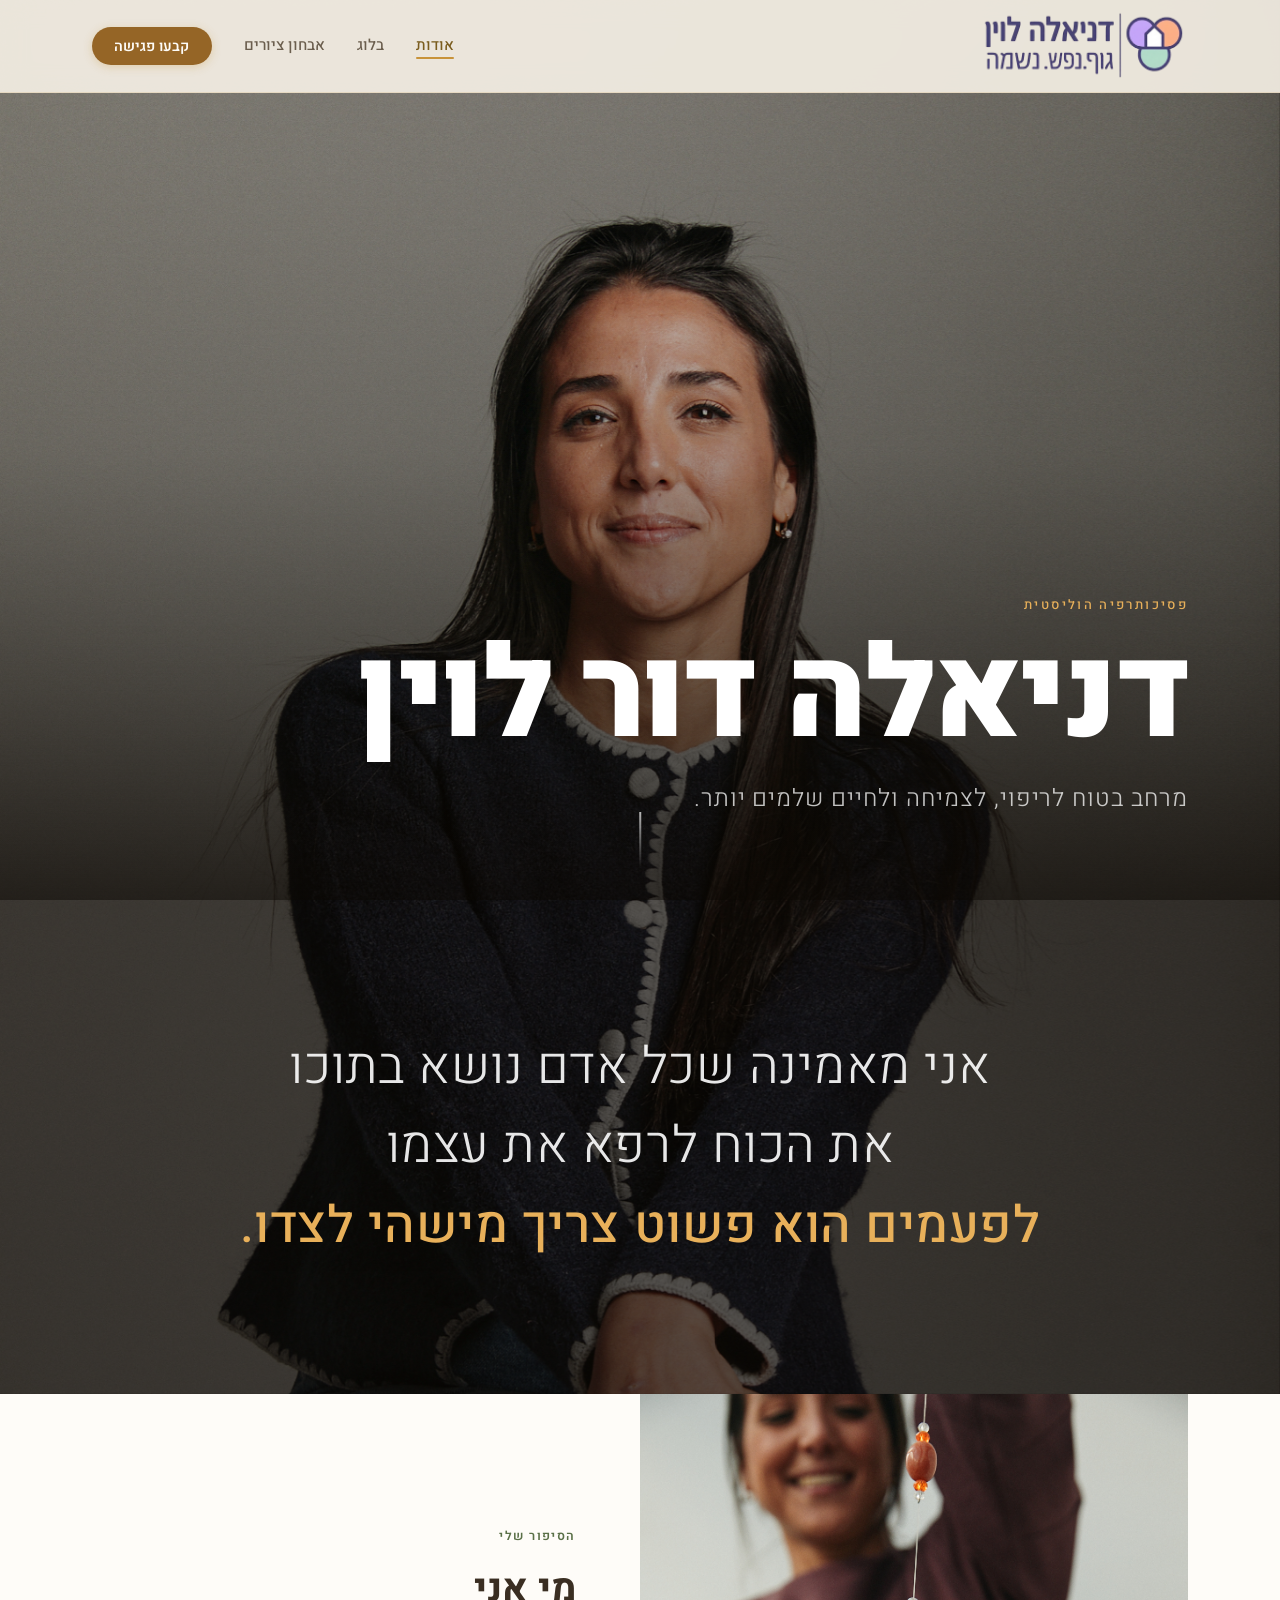
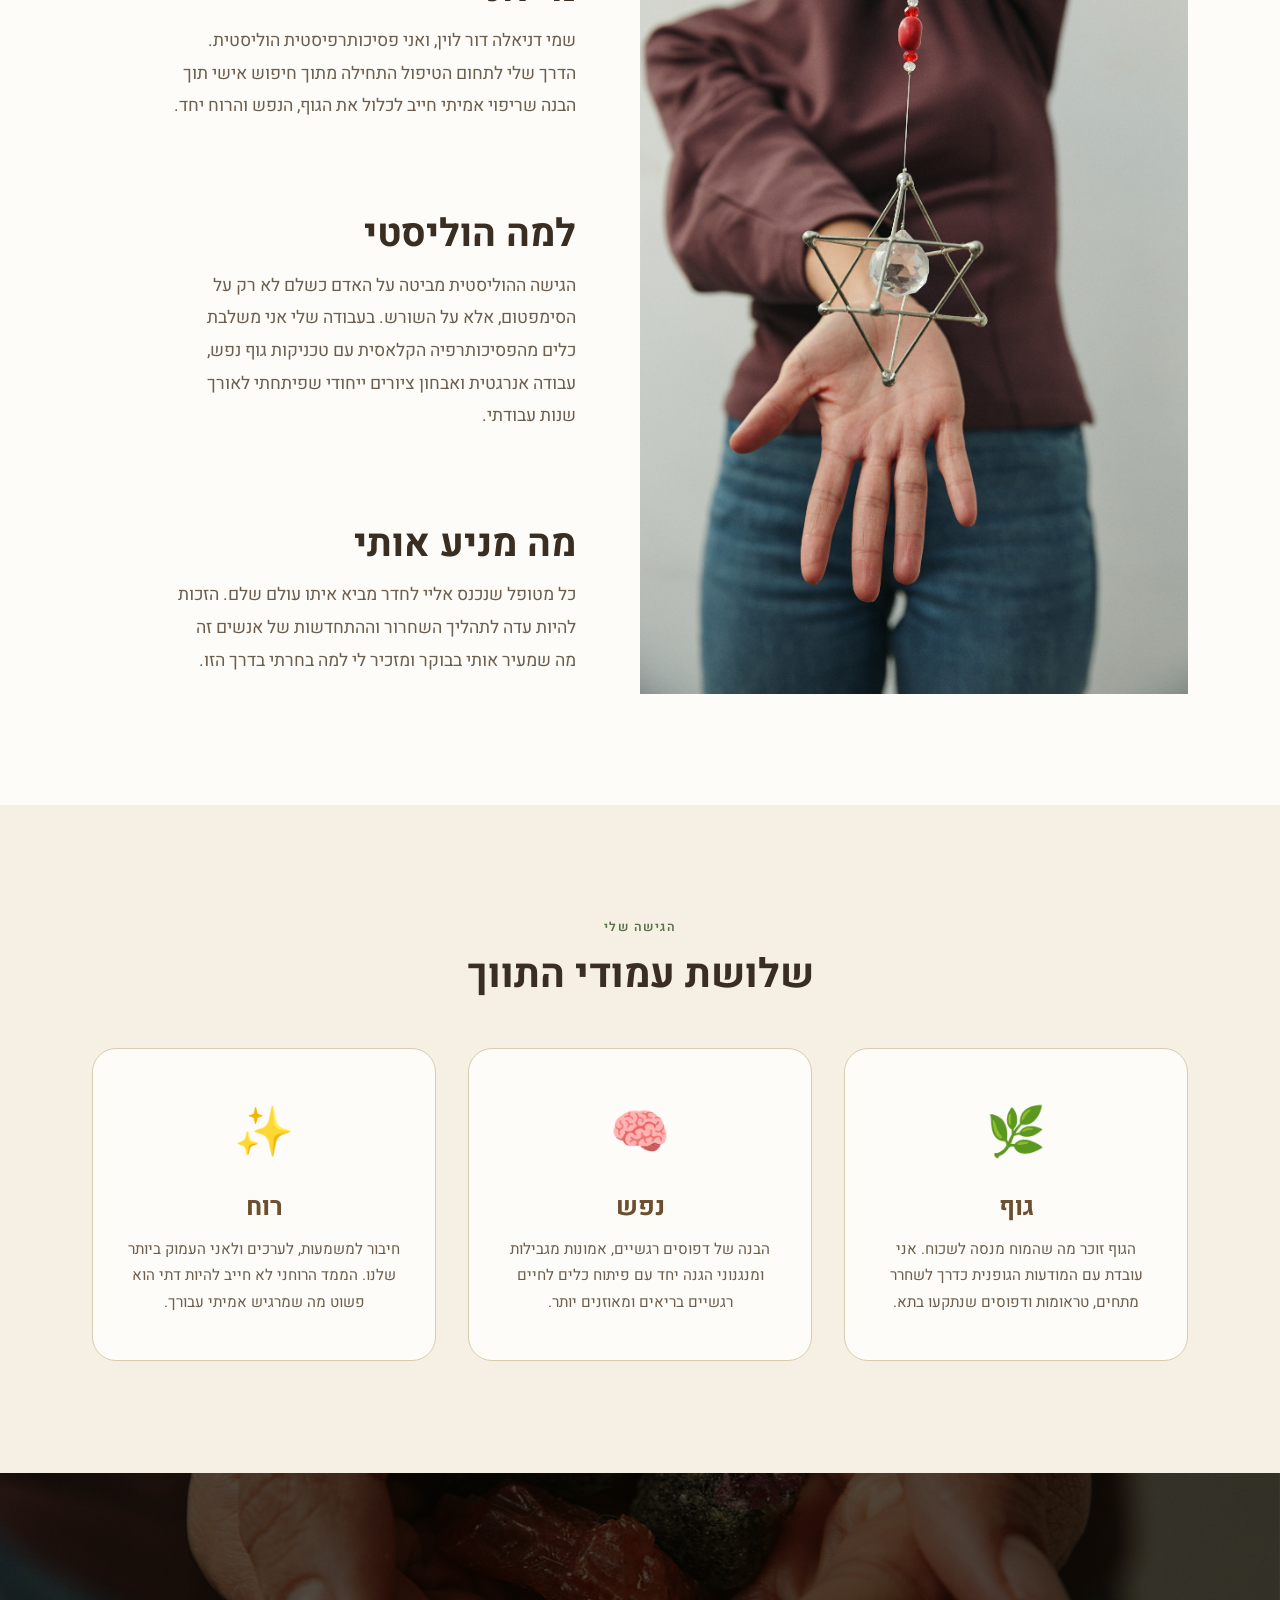
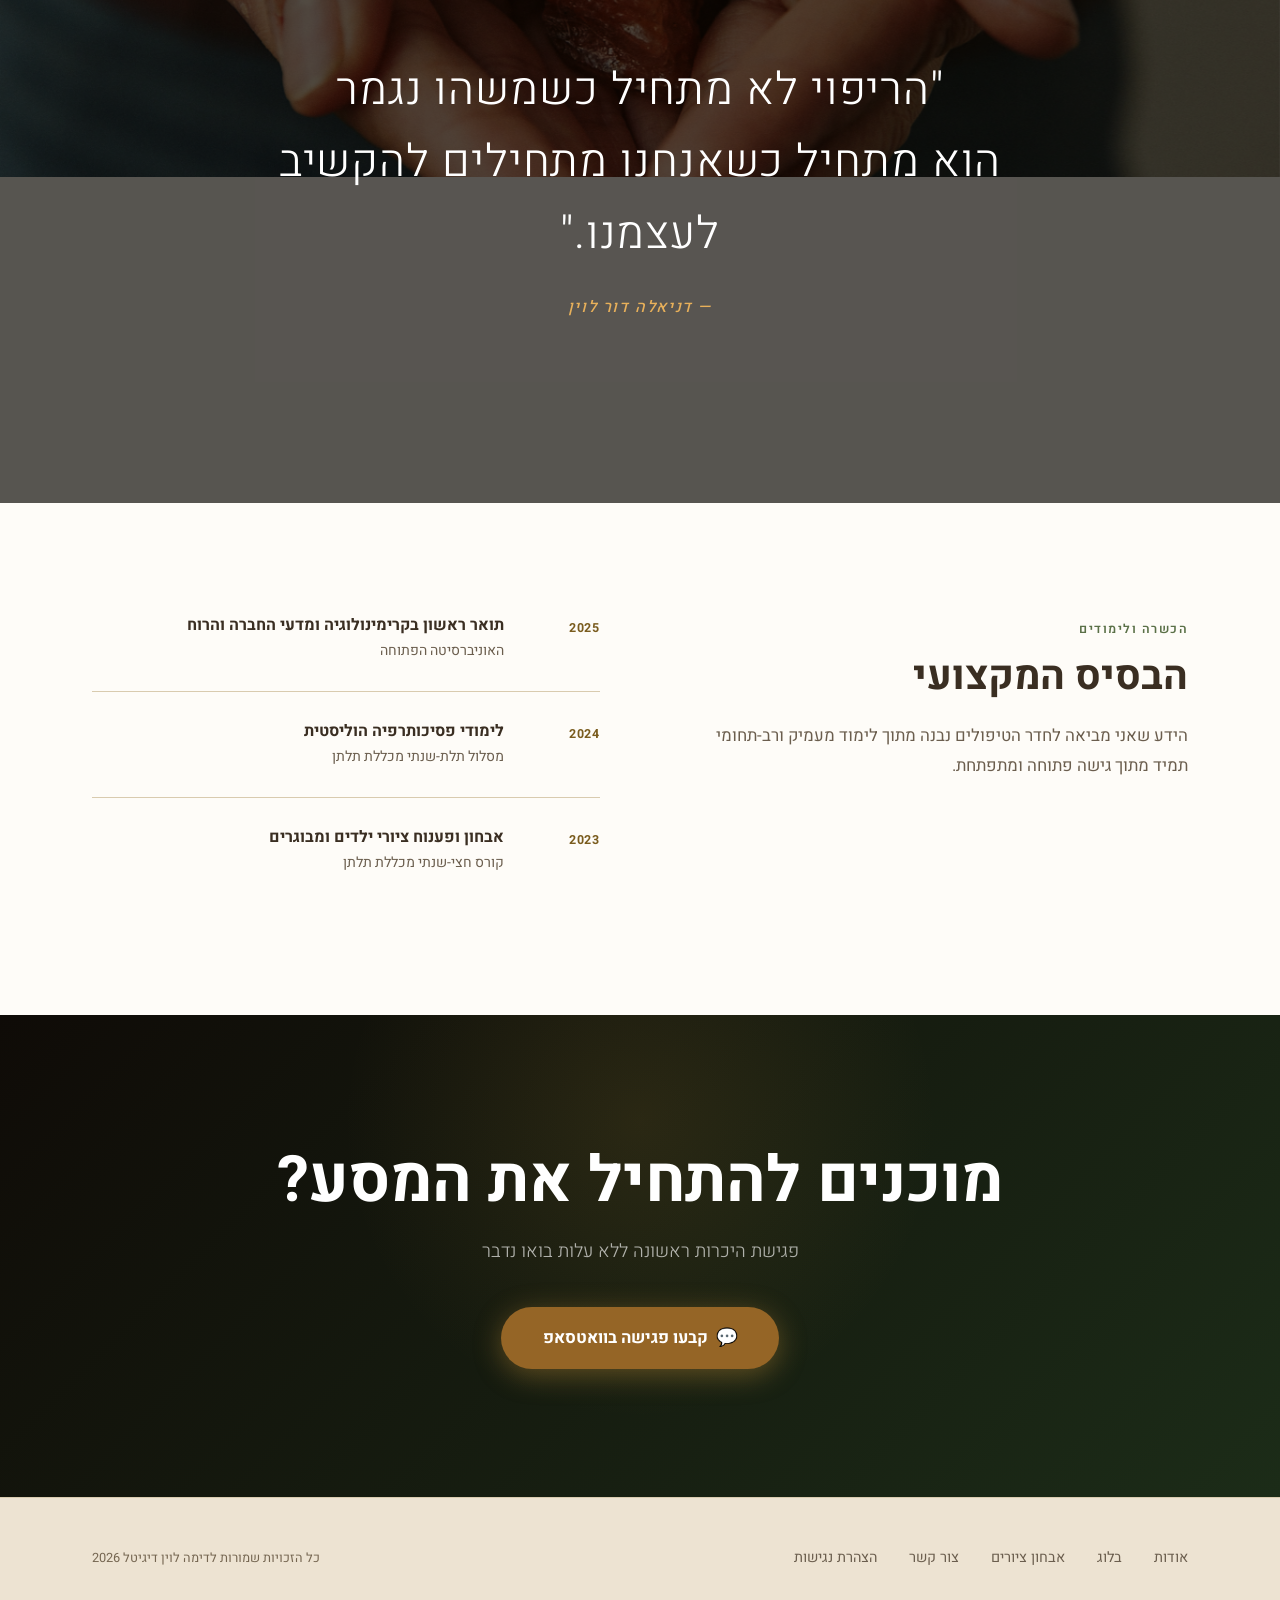
==== commit 6203f140: "Add files via upload" ====
--- a/about.html
+++ b/about.html
@@ -89,7 +89,7 @@
         <div class="container">
           <p class="statement-text split-reveal">
             אני מאמינה שכל אדם נושא בתוכו<br class="br-desktop" />
-            את הכוח לרפא את עצמו —<br class="br-desktop" />
+            את הכוח לרפא את עצמו<br class="br-desktop" />
             <em>לפעמים הוא פשוט צריך מישהי לצדו.</em>
           </p>
         </div>
@@ -112,15 +112,15 @@
             <h2 class="story-heading" id="story-heading">מי אני</h2>
             <p>
               שמי דניאלה דור לוין, ואני פסיכותרפיסטית הוליסטית. הדרך שלי לתחום הטיפול התחילה מתוך חיפוש
-              אישי — תוך הבנה שריפוי אמיתי חייב לכלול את הגוף, הנפש והרוח יחד.
+              אישי תוך הבנה שריפוי אמיתי חייב לכלול את הגוף, הנפש והרוח יחד.
             </p>
           </div>
 
           <div class="story-block reveal-up">
             <h2 class="story-heading">למה הוליסטי</h2>
             <p>
-              הגישה ההוליסטית מביטה על האדם כשלם — לא רק על הסימפטום, אלא על השורש.
-              בעבודה שלי אני משלבת כלים מהפסיכותרפיה הקלאסית עם טכניקות גוף-נפש, עבודה
+              הגישה ההוליסטית מביטה על האדם כשלם לא רק על הסימפטום, אלא על השורש.
+              בעבודה שלי אני משלבת כלים מהפסיכותרפיה הקלאסית עם טכניקות גוף נפש, עבודה
               אנרגטית ואבחון ציורים ייחודי שפיתחתי לאורך שנות עבודתי.
             </p>
           </div>
@@ -129,7 +129,7 @@
             <h2 class="story-heading">מה מניע אותי</h2>
             <p>
               כל מטופל שנכנס אליי לחדר מביא איתו עולם שלם. הזכות להיות עדה לתהליך השחרור
-              וההתחדשות של אנשים — זה מה שמעיר אותי בבוקר ומזכיר לי למה בחרתי בדרך הזו.
+              וההתחדשות של אנשים זה מה שמעיר אותי בבוקר ומזכיר לי למה בחרתי בדרך הזו.
             </p>
           </div>
         </div>
@@ -152,14 +152,14 @@
           <div class="pillar-card reveal-up delay-1">
             <div class="pillar-icon" aria-hidden="true">🧠</div>
             <h3>נפש</h3>
-            <p>הבנה של דפוסים רגשיים, אמונות מגבילות ומנגנוני הגנה — יחד עם פיתוח כלים
+            <p>הבנה של דפוסים רגשיים, אמונות מגבילות ומנגנוני הגנה יחד עם פיתוח כלים
             לחיים רגשיים בריאים ומאוזנים יותר.</p>
           </div>
           <div class="pillar-card reveal-up delay-2">
             <div class="pillar-icon" aria-hidden="true">✨</div>
             <h3>רוח</h3>
             <p>חיבור למשמעות, לערכים ולאני העמוק ביותר שלנו. הממד הרוחני לא חייב להיות
-            דתי — הוא פשוט מה שמרגיש אמיתי עבורך.</p>
+            דתי הוא פשוט מה שמרגיש אמיתי עבורך.</p>
           </div>
         </div>
       </div>
